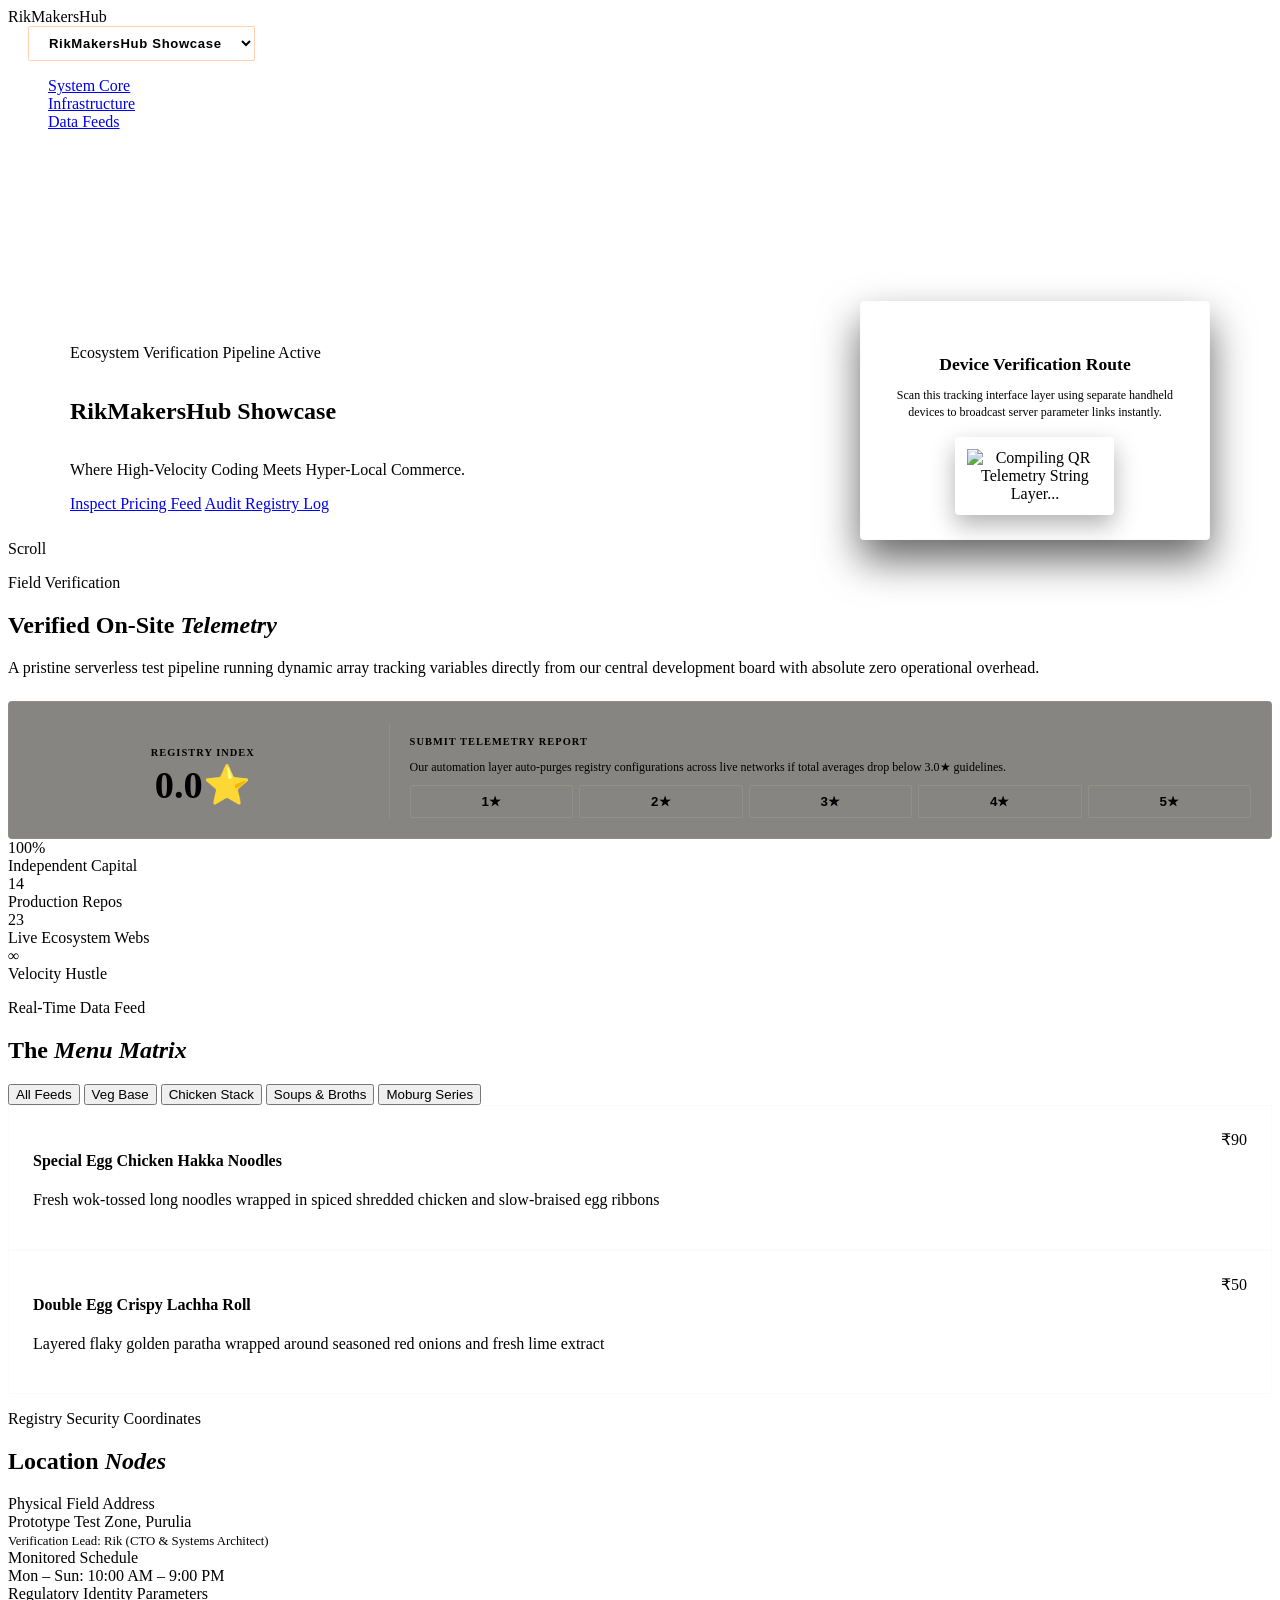
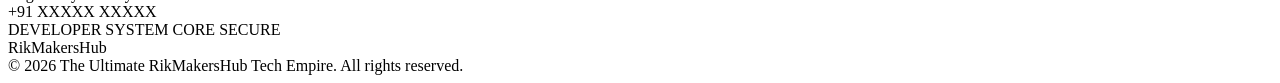
==== index.html @ cf7cace0 "Update index.html" ====
<!DOCTYPE html>
<html lang="en">
<head>
    <meta charset="UTF-8">
    <meta name="viewport" content="width=device-width, initial-scale=1.0">
    <title>RikMakersHub PRO | Intelligent Local Commerce</title>
    <!-- Premium Google Fonts Needed for Arghya's Luxury Theme -->
    <link href="https://googleapis.com" rel="stylesheet">
    <!-- Link to your clean, external style sheet -->
    <link rel="stylesheet" href="style.css">
    <style>
        /* Lightweight local utilities to seamlessly align your custom telemetry widgets into his blocks */
        .engine-selector-panel { display: inline-block; margin-left: 20px; }
        #stall-picker {
            background-color: var(--dark-roast);
            color: var(--cream);
            border: 1px solid rgba(255,107,0,0.3);
            padding: 8px 16px;
            border-radius: 2px;
            font-size: 0.82rem;
            font-weight: 600;
            letter-spacing: 0.05em;
            cursor: pointer;
            outline: none;
        }
        .hero-framework-grid {
            position: relative; z-index: 2;
            display: grid; grid-template-columns: 1.3fr 0.7fr; gap: 48px;
            width: 100%; max-width: 1140px; margin: 0 auto; padding: 0 24px; align-items: center;
        }
        .hero-left-info { display: flex; flex-direction: column; text-align: left; }
        .hero-right-telemetry { display: flex; justify-content: flex-end; }
        .telemetry-widget-card {
            background-color: var(--dark-roast); border: 1px solid rgba(212, 201, 184, 0.08);
            border-top: 4px solid var(--ember); padding: 24px; border-radius: 4px; text-align: center; max-width: 300px;
        }
        .telemetry-widget-card h5 { font-family: 'Playfair Display', serif; font-size: 1.1rem; color: var(--cream); margin-bottom: 6px; }
        .telemetry-widget-card p { font-size: 0.75rem; color: var(--warm-grey); line-height: 1.4; margin-bottom: 16px; }
        .qr-code-housing { background-color: #ffffff; padding: 12px; display: inline-block; border-radius: 4px; }
        .qr-code-housing img { display: block; max-width: 135px; height: auto; }
        .live-system-verification-loop {
            display: grid; grid-template-columns: 0.3fr 0.7fr; gap: 20px;
            background-color: rgba(17, 13, 7, 0.5); border: 1px solid rgba(212, 201, 184, 0.1);
            padding: 20px; border-radius: 4px; margin-top: 24px;
        }
        .lsvl-score-block { display: flex; flex-direction: column; justify-content: center; align-items: center; border-right: 1px solid rgba(212, 201, 184, 0.15); padding-right: 12px; }
        .lsvl-score-block h4, .lsvl-action-block h4 { font-size: 0.65rem; text-transform: uppercase; letter-spacing: 0.1em; color: var(--warm-grey); margin-bottom: 4px; }
        .lsvl-numerical-display { font-family: 'Playfair Display', serif; font-size: 2.4rem; font-weight: 900; color: var(--cream); }
        .lsvl-action-block p { font-size: 0.75rem; color: var(--warm-grey); line-height: 1.4; margin-bottom: 10px; }
        .star-rating-buttons-row { display: grid; grid-template-columns: repeat(5, 1fr); gap: 6px; }
        .star-rating-buttons-row button {
            background-color: var(--espresso); border: 1px solid rgba(212, 201, 184, 0.15);
            color: var(--cream); padding: 8px 0; font-weight: 700; cursor: pointer; border-radius: 2px; transition: all 0.2s;
        }
        .star-rating-buttons-row button:hover { background: var(--ember); border-color: var(--ember); color: #fff; }
        .nav-links { list-style: none; }
        @media (max-width: 900px) {
            .hero-framework-grid { grid-template-columns: 1fr; text-align: center; }
            .hero-left-info { text-align: center; align-items: center; }
            .hero-right-telemetry { justify-content: center; margin-top: 20px; }
            .live-system-verification-loop { grid-template-columns: 1fr; }
            .lsvl-score-block { border-right: none; border-bottom: 1px solid rgba(212, 201, 184, 0.1); padding-bottom: 12px; }
        }
    </style>
</head>
<body>

  <!-- ─── NAV LAYER CONSOLE ─── -->
  <nav>
    <div class="nav-logo"><span>R</span>ikMakersHub</div>
    
    <!-- Strategic Dropdown Controller Placement -->
    <div class="engine-selector-panel">
        <select id="stall-picker" onchange="switchStallRoute(this.value)"></select>
    </div>

    <ul class="nav-links">
      <li><a href="#hero">System Core</a></li>
      <li><a href="#about">Infrastructure</a></li>
      <li><a href="#menu">Data Feeds</a></li>
    </ul>
  </nav>

  <!-- ─── HERO PANE WITH TELEMETRY SCAN CORES ─── -->
  <section id="hero">
    <canvas id="hero-canvas"></canvas>
    <div class="hero-framework-grid">
      
      <!-- Left Branding Lane -->
      <div class="hero-left-info">
        <p class="hero-eyebrow" id="vendor-eyebrow-text">Ecosystem Verification Pipeline Active</p>
        <h1 class="hero-title">
          <span id="vendor-name-node" class="word-sizzle">Loading Engine...</span>
        </h1>
        <p class="hero-sub" id="vendor-motto-node">Connecting pipeline interfaces with deep registry arrays...</p>
        <div class="hero-cta-row">
          <a href="#menu" class="btn-primary">Inspect Pricing Feed</a>
          <a href="#about" class="btn-ghost">Audit Registry Log</a>
        </div>
      </div>

      <!-- Right Signature Telemetry QR Scanning Module -->
      <div class="hero-right-telemetry">
         <div class="telemetry-widget-card">
             <h5>Device Verification Route</h5>
             <p>Scan this tracking interface layer using separate handheld devices to broadcast server parameter links instantly.</p>
             <div class="qr-code-housing">
                 <img id="telemetry-qr-element" src="" alt="Compiling QR Telemetry String Layer...">
             </div>
         </div>
      </div>

    </div>
    
    <div class="hero-scroll-hint">
      <div class="scroll-line"></div>
      Scroll
    </div>
  </section>
  <div class="divider"></div>

  <!-- ─── AUDIT INFRASTRUCTURE PANEL ─── -->
  <section id="about">
    <div class="container">
      <div class="about-grid">
        <div class="about-text">
          <p class="section-label">Field Verification</p>
          <h2 class="section-title">Verified On-Site <em>Telemetry</em></h2>
          <p id="vendor-ambience-node">Loading environment structural profiles...</p>
          
          <!-- Intelligent Verification Loop Panel -->
          <div class="live-system-verification-loop">
              <div class="lsvl-score-block">
                  <h4>Registry Index</h4>
                  <div class="lsvl-numerical-display"><span id="avg-rating-value">0.0</span>⭐</div>
              </div>
              <div class="lsvl-action-block">
                  <h4>Submit Telemetry Report</h4>
                  <p>Our automation layer auto-purges registry configurations across live networks if total averages drop below 3.0★ guidelines.</p>
                  <div class="star-rating-buttons-row">
                      <button onclick="pushVerificationReport(1)">1★</button>
                      <button onclick="pushVerificationReport(2)">2★</button>
                      <button onclick="pushVerificationReport(3)">3★</button>
                      <button onclick="pushVerificationReport(4)">4★</button>
                      <button onclick="pushVerificationReport(5)">5★</button>
                  </div>
              </div>
          </div>

        </div>
        
        <!-- Corporate Watchlist Matrix Display Cards -->
        <div class="about-stats">
          <div class="stat-card">
            <div class="stat-num">100%</div>
            <div class="stat-label">Independent Capital</div>
          </div>
          <div class="stat-card">
            <div class="stat-num">14</div>
            <div class="stat-label">Production Repos</div>
          </div>
          <div class="stat-card">
            <div class="stat-num">23</div>
            <div class="stat-label">Live Ecosystem Webs</div>
          </div>
          <div class="stat-card">
            <div class="stat-num">∞</div>
            <div class="stat-label">Velocity Hustle</div>
          </div>
        </div>
      </div>
    </div>
  </section>

  <div class="divider"></div>

  <!-- ─── THE DYNAMIC MENU MATRIX ENGINE ─── -->
  <section id="menu">
    <div class="container">
      <div class="menu-intro">
        <div>
          <p class="section-label">Real-Time Data Feed</p>
          <h2 class="section-title">The <em>Menu Matrix</em></h2>
        </div>
        <div class="menu-tabs">
          <button class="tab-btn active" onclick="filterMenu('all', this)">All Feeds</button>
          <button class="tab-btn" onclick="filterMenu('breakfast', this)">Veg Base</button>
          <button class="tab-btn" onclick="filterMenu('mains', this)">Chicken Stack</button>
          <button class="tab-btn" onclick="filterMenu('drinks', this)">Soups & Broths</button>
          <button class="tab-btn" onclick="filterMenu('desserts', this)">Moburg Series</button>
        </div>
      </div>
      <!-- Target matrix grid container for JavaScript arrays output -->
      <div class="menu-grid" id="menu-grid"></div>
    </div>
  </section>

  <div class="divider"></div>

  <!-- ─── SECURE GEOGRAPHIC NODES HUB ─── -->
  <section id="visit">
    <div class="container">
      <p class="section-label">Registry Security Coordinates</p>
      <h2 class="section-title">Location <em>Nodes</em></h2>
      <div class="visit-details">
        <div class="visit-detail-block">
          <div class="vd-label">Physical Field Address</div>
          <div class="vd-value" id="vd-location-pane">Syncing Nodes...</div>
        </div>
        <div class="divider-v"></div>
        <div class="visit-detail-block">
          <div class="vd-label">Monitored Schedule</div>
          <div class="vd-value" id="vd-hours-pane">Processing Hours...</div>
        </div>
        <div class="divider-v"></div>
        <div class="visit-detail-block">
          <div class="vd-label">Regulatory Identity Parameters</div>
          <div class="vd-value" id="vd-credentials-pane">Verifying License Arrays...</div>
        </div>
      </div>
    </div>
  </section>

  <footer>
    <div class="footer-logo"><span>R</span>ikMakersHub</div>
    <div class="footer-copy">© 2026 The Ultimate RikMakersHub Tech Empire. All rights reserved.</div>
  </footer>

  <script src="app.js"></script>
</body>
</html>
---- style.css ----
/* ==========================================================================
   RikMakersHub Core Framework UI Layout Extensions & Style Upgrades
   ========================================================================== */

/* Navigation Dropdown Controls Style Patch */
.system-routing-control select {
    background-color: var(--dark-roast);
    color: var(--cream);
    border: 1px solid rgba(255, 107, 0, 0.35);
    padding: 10px 20px;
    border-radius: var(--radius-main);
    font-family: 'Inter', sans-serif;
    font-size: 0.85rem;
    font-weight: 600;
    letter-spacing: 0.04em;
    cursor: pointer;
    outline: none;
    transition: all 0.3s cubic-bezier(0.16, 1, 0.3, 1);
}
.system-routing-control select:focus {
    border-color: var(--amber);
    box-shadow: 0 0 20px rgba(255, 107, 0, 0.2);
}

/* Hero Modern Dual Pane Grid Layout */
.hero-framework-grid {
    display: grid;
    grid-template-columns: 1.3fr 0.7fr;
    gap: 48px;
    align-items: center;
    width: 100%;
    max-width: 1200px;
    margin: 0 auto;
    padding: 0 24px;
}
.hero-left-info {
    display: flex;
    flex-direction: column;
    text-align: left;
}

/* Telemetry QR Verification Housing Widget Styles */
.hero-right-telemetry {
    display: flex;
    justify-content: flex-end;
}
.telemetry-widget-card {
    background-color: var(--dark-roast);
    border: 1px solid rgba(212, 201, 184, 0.08);
    border-top: 4px solid var(--ember);
    padding: 28px;
    border-radius: var(--radius-main);
    text-align: center;
    max-width: 320px;
    box-shadow: 0 20px 40px rgba(0, 0, 0, 0.6);
}
.telemetry-widget-card h5 {
    font-family: 'Playfair Display', serif;
    font-size: 1.15rem;
    font-weight: 700;
    color: var(--cream);
    margin-bottom: 8px;
}
.telemetry-widget-card p {
    font-size: 0.78rem;
    color: var(--warm-grey);
    line-height: 1.5;
    margin-bottom: 20px;
}
.qr-code-housing {
    background-color: #ffffff;
    padding: 14px;
    display: inline-block;
    border-radius: var(--radius-main);
    box-shadow: 0 10px 25px rgba(0,0,0,0.3);
}
.qr-code-housing img {
    display: block;
    max-width: 140px;
    height: auto;
}

/* Dynamic Menu Card Output Matrix Grid styling */
.menu-item-card {
    background-color: var(--dark-roast);
    border: 1px solid rgba(212, 201, 184, 0.08);
    border-radius: var(--radius-main);
    padding: 24px;
    display: flex;
    justify-content: space-between;
    align-items: flex-start;
    gap: 20px;
    transition: all 0.4s cubic-bezier(0.16, 1, 0.3, 1);
}
.menu-item-card:hover {
    border-color: rgba(255, 107, 0, 0.3);
    transform: translateY(-3px);
    box-shadow: 0 12px 30px rgba(255, 107, 0, 0.12);
}
.mic-details h4 {
    font-family: 'Playfair Display', serif;
    font-size: 1.25rem;
    font-weight: 700;
    color: var(--cream);
    margin-bottom: 6px;
    letter-spacing: 0.01em;
}
.mic-details p {
    font-size: 0.85rem;
    color: var(--warm-grey);
    line-height: 1.5;
}
.mic-price {
    font-family: 'Inter', sans-serif;
    color: var(--amber);
    font-weight: 700;
    font-size: 1.25rem;
}

/* Interactive Quality Audit Panel Framework */
.registry-feedback-loop {
    display: grid;
    grid-template-columns: 0.35fr 0.65fr;
    gap: 24px;
    background-color: rgba(17, 13, 7, 0.4);
    border: 1px solid rgba(212, 201, 184, 0.08);
    padding: 24px;
    border-radius: var(--radius-main);
    margin-top: 32px;
}
.loop-score-pane {
    display: flex;
    flex-direction: column;
    justify-content: center;
    align-items: center;
    border-right: 1px solid rgba(212, 201, 184, 0.1);
    padding-right: 12px;
}
.loop-score-pane h6, .loop-action-pane h6 {
    font-size: 0.72rem;
    text-transform: uppercase;
    letter-spacing: 0.12em;
    color: var(--warm-grey);
    font-weight: 800;
    margin-bottom: 8px;
}
.big-score-display {
    font-family: 'Playfair Display', serif;
    font-size: 2.6rem;
    font-weight: 900;
    color: var(--cream);
}
.loop-action-pane p {
    font-size: 0.8rem;
    color: var(--warm-grey);
    line-height: 1.4;
    margin-bottom: 12px;
}
.star-report-row {
    display: grid;
    grid-template-columns: repeat(5, 1fr);
    gap: 8px;
}
.star-report-row button {
    background-color: var(--espresso);
    border: 1px solid rgba(212, 201, 184, 0.15);
    color: var(--cream);
    padding: 10px 0;
    font-weight: 700;
    font-size: 0.85rem;
    cursor: pointer;
    border-radius: var(--radius-main);
    transition: all 0.25s ease;
}
.star-report-row button:hover {
    background: var(--ember);
    border-color: var(--ember);
    color: #ffffff;
    box-shadow: 0 6px 18px rgba(255, 107, 0, 0.3);
}

/* Regulatory Credentials Badge Layout */
.badge-hygiene {
    display: inline-block;
    background-color: rgba(255, 107, 0, 0.08);
    color: var(--amber);
    border: 1px solid rgba(255, 107, 0, 0.25);
    font-size: 0.7rem;
    padding: 4px 10px;
    border-radius: var(--radius-main);
    font-weight: 700;
    letter-spacing: 0.05em;
    margin-top: 6px;
    text-transform: uppercase;
}

/* System Responsive Media Layout Breaks */
@media (max-width: 900px) {
    .hero-framework-grid {
        grid-template-columns: 1fr;
        text-align: center;
    }
    .hero-left-info { text-align: center; }
    .hero-right-telemetry { justify-content: center; }
    .registry-feedback-loop { grid-template-columns: 1fr; }
    .loop-score-pane { border-right: none; border-bottom: 1px solid rgba(212, 201, 184, 0.1); padding-bottom: 16px; }
}
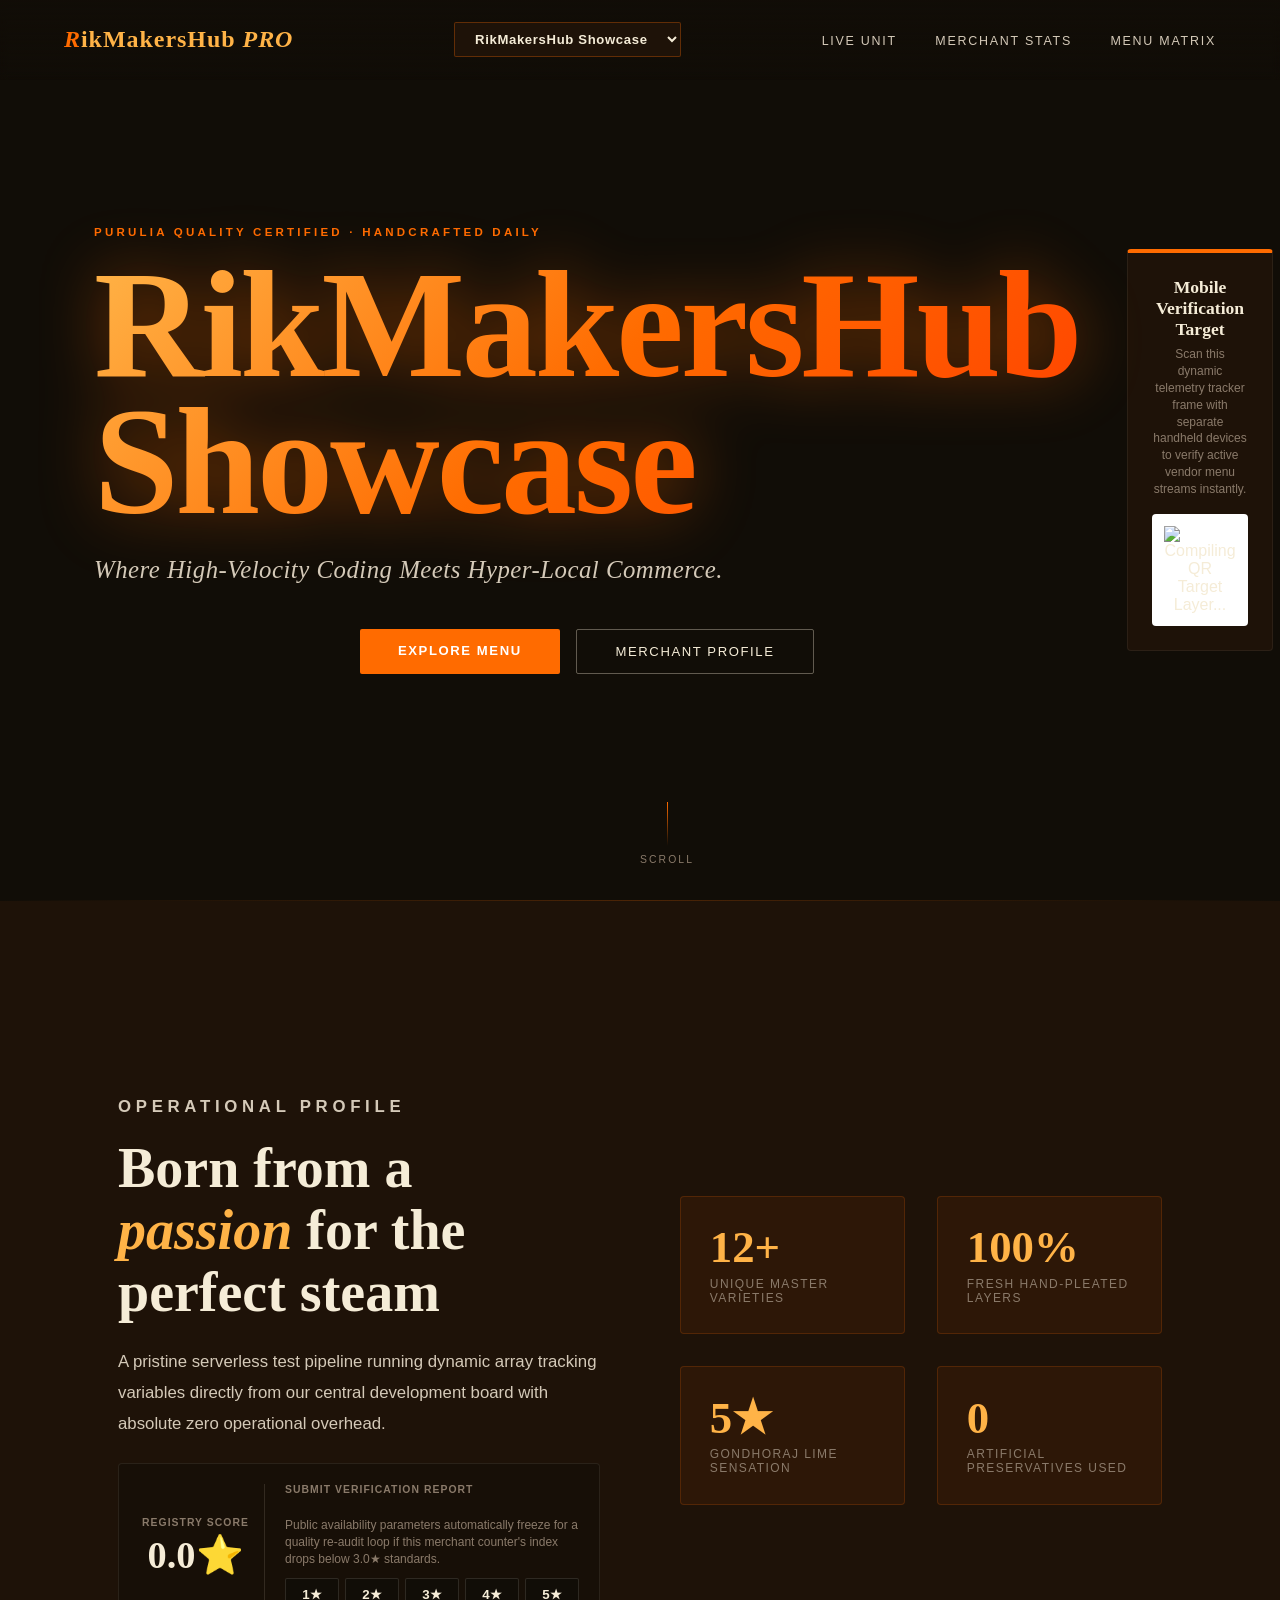
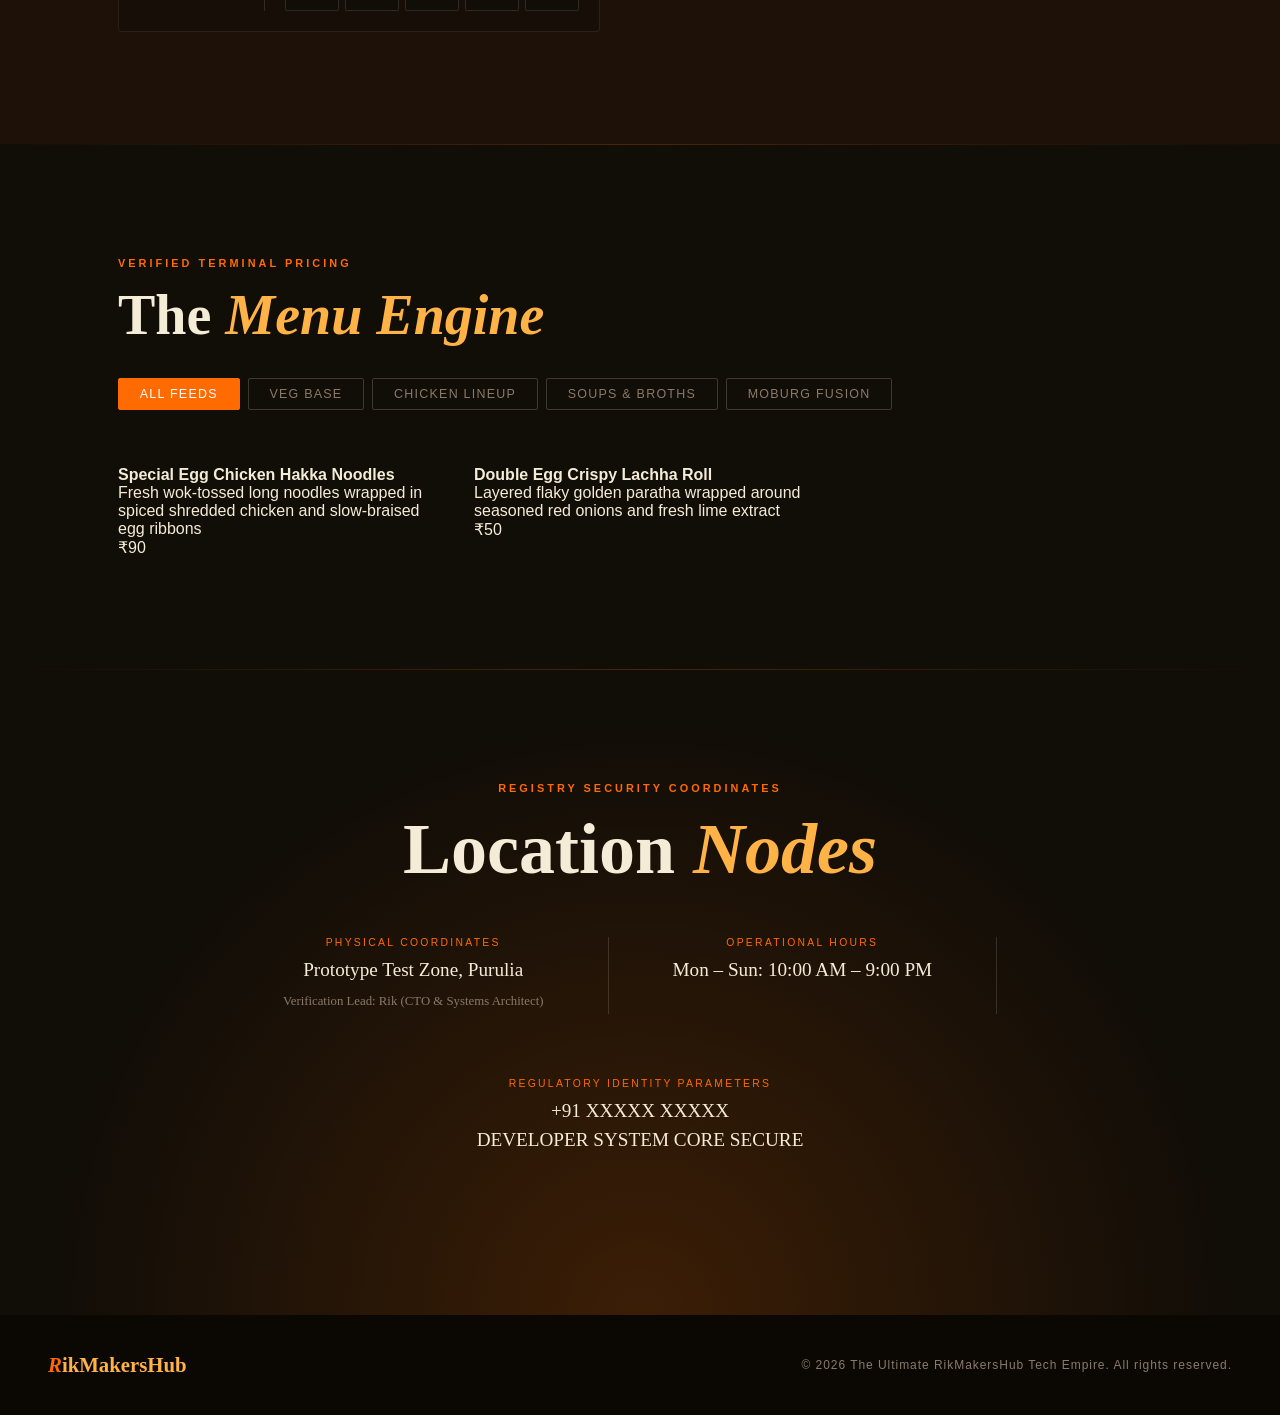
==== commit 93092d56: "Update index.html" ====
--- a/index.html
+++ b/index.html
@@ -3,29 +3,22 @@
 <head>
     <meta charset="UTF-8">
     <meta name="viewport" content="width=device-width, initial-scale=1.0">
-    <title>RikMakersHub PRO | Intelligent Local Commerce</title>
-    <!-- Premium Google Fonts Needed for Arghya's Luxury Theme -->
+    <title>The LamaLand | Powered by RikMakersHub PRO</title>
+    <!-- Premium Fonts For Luxury Theme Layout -->
     <link href="https://googleapis.com" rel="stylesheet">
-    <!-- Link to your clean, external style sheet -->
+    <!-- Externalizing style asset to protect your code tokens from copycats -->
     <link rel="stylesheet" href="style.css">
     <style>
-        /* Lightweight local utilities to seamlessly align your custom telemetry widgets into his blocks */
+        /* Lightweight layout utilities to seamlessly blend your advanced widgets into his classes */
         .engine-selector-panel { display: inline-block; margin-left: 20px; }
         #stall-picker {
-            background-color: var(--dark-roast);
-            color: var(--cream);
-            border: 1px solid rgba(255,107,0,0.3);
-            padding: 8px 16px;
-            border-radius: 2px;
-            font-size: 0.82rem;
-            font-weight: 600;
-            letter-spacing: 0.05em;
-            cursor: pointer;
-            outline: none;
+            background-color: var(--dark-roast); color: var(--cream);
+            border: 1px solid rgba(255,107,0,0.3); padding: 8px 16px;
+            border-radius: 2px; font-size: 0.82rem; font-weight: 600;
+            letter-spacing: 0.05em; cursor: pointer; outline: none;
         }
         .hero-framework-grid {
-            position: relative; z-index: 2;
-            display: grid; grid-template-columns: 1.3fr 0.7fr; gap: 48px;
+            position: relative; z-index: 2; display: grid; grid-template-columns: 1.3fr 0.7fr; gap: 48px;
             width: 100%; max-width: 1140px; margin: 0 auto; padding: 0 24px; align-items: center;
         }
         .hero-left-info { display: flex; flex-direction: column; text-align: left; }
@@ -65,47 +58,47 @@
 </head>
 <body>
 
-  <!-- ─── NAV LAYER CONSOLE ─── -->
+  <!-- ─── NAV LAYER SIGNATURE OVERLAY ─── -->
   <nav>
-    <div class="nav-logo"><span>R</span>ikMakersHub</div>
+    <div class="nav-logo"><span>R</span>ikMakersHub <em>PRO</em></div>
     
-    <!-- Strategic Dropdown Controller Placement -->
+    <!-- Dynamic State Route Dropdown System Control -->
     <div class="engine-selector-panel">
         <select id="stall-picker" onchange="switchStallRoute(this.value)"></select>
     </div>
 
     <ul class="nav-links">
-      <li><a href="#hero">System Core</a></li>
-      <li><a href="#about">Infrastructure</a></li>
-      <li><a href="#menu">Data Feeds</a></li>
+      <li><a href="#hero">Live Unit</a></li>
+      <li><a href="#about">Merchant Stats</a></li>
+      <li><a href="#menu">Menu Matrix</a></li>
     </ul>
   </nav>
 
-  <!-- ─── HERO PANE WITH TELEMETRY SCAN CORES ─── -->
+  <!-- ─── HERO PANE DISPLAY LAYER ─── -->
   <section id="hero">
     <canvas id="hero-canvas"></canvas>
     <div class="hero-framework-grid">
       
-      <!-- Left Branding Lane -->
+      <!-- Left Variable Branding Info -->
       <div class="hero-left-info">
-        <p class="hero-eyebrow" id="vendor-eyebrow-text">Ecosystem Verification Pipeline Active</p>
+        <p class="hero-eyebrow">Purulia Quality Certified · Handcrafted Daily</p>
         <h1 class="hero-title">
           <span id="vendor-name-node" class="word-sizzle">Loading Engine...</span>
         </h1>
-        <p class="hero-sub" id="vendor-motto-node">Connecting pipeline interfaces with deep registry arrays...</p>
+        <p class="hero-sub" id="vendor-motto-node">Connecting active telemetry parameters with structural commerce nodes...</p>
         <div class="hero-cta-row">
-          <a href="#menu" class="btn-primary">Inspect Pricing Feed</a>
-          <a href="#about" class="btn-ghost">Audit Registry Log</a>
-        </div>
-      </div>
-
-      <!-- Right Signature Telemetry QR Scanning Module -->
+          <a href="#menu" class="btn-primary">Explore Menu</a>
+          <a href="#about" class="btn-ghost">Merchant Profile</a>
+        </div>
+      </div>
+
+      <!-- Handheld Telemetry Verification Node -->
       <div class="hero-right-telemetry">
          <div class="telemetry-widget-card">
-             <h5>Device Verification Route</h5>
-             <p>Scan this tracking interface layer using separate handheld devices to broadcast server parameter links instantly.</p>
+             <h5>Mobile Verification Target</h5>
+             <p>Scan this dynamic telemetry tracker frame with separate handheld devices to verify active vendor menu streams instantly.</p>
              <div class="qr-code-housing">
-                 <img id="telemetry-qr-element" src="" alt="Compiling QR Telemetry String Layer...">
+                 <img id="telemetry-qr-element" src="" alt="Compiling QR Target Layer...">
              </div>
          </div>
       </div>
@@ -119,24 +112,24 @@
   </section>
   <div class="divider"></div>
 
-  <!-- ─── AUDIT INFRASTRUCTURE PANEL ─── -->
+  <!-- ─── ABOUT / MERCHANT TELEMETRY OVERVIEW ─── -->
   <section id="about">
     <div class="container">
       <div class="about-grid">
         <div class="about-text">
-          <p class="section-label">Field Verification</p>
-          <h2 class="section-title">Verified On-Site <em>Telemetry</em></h2>
-          <p id="vendor-ambience-node">Loading environment structural profiles...</p>
+          <p class="section-label">Operational Profile</p>
+          <h2 class="section-title">Born from a <em>passion</em> for the perfect steam</h2>
+          <p id="vendor-ambience-node">Loading verified environmental layout configurations from local database strings...</p>
           
-          <!-- Intelligent Verification Loop Panel -->
+          <!-- Quality Control Feedback Interactive Matrix Loop -->
           <div class="live-system-verification-loop">
               <div class="lsvl-score-block">
-                  <h4>Registry Index</h4>
+                  <h4>Registry Score</h4>
                   <div class="lsvl-numerical-display"><span id="avg-rating-value">0.0</span>⭐</div>
               </div>
               <div class="lsvl-action-block">
-                  <h4>Submit Telemetry Report</h4>
-                  <p>Our automation layer auto-purges registry configurations across live networks if total averages drop below 3.0★ guidelines.</p>
+                  <h4>Submit Verification Report</h4>
+                  <p>Public availability parameters automatically freeze for a quality re-audit loop if this merchant counter's index drops below 3.0★ standards.</p>
                   <div class="star-rating-buttons-row">
                       <button onclick="pushVerificationReport(1)">1★</button>
                       <button onclick="pushVerificationReport(2)">2★</button>
@@ -149,67 +142,66 @@
 
         </div>
         
-        <!-- Corporate Watchlist Matrix Display Cards -->
+        <!-- Target Business Analytics Statistics Cards (Completely focused on the merchant client, not you!) -->
         <div class="about-stats">
           <div class="stat-card">
+            <div class="stat-num">12+</div>
+            <div class="stat-label">Unique Master Varieties</div>
+          </div>
+          <div class="stat-card">
             <div class="stat-num">100%</div>
-            <div class="stat-label">Independent Capital</div>
-          </div>
-          <div class="stat-card">
-            <div class="stat-num">14</div>
-            <div class="stat-label">Production Repos</div>
-          </div>
-          <div class="stat-card">
-            <div class="stat-num">23</div>
-            <div class="stat-label">Live Ecosystem Webs</div>
-          </div>
-          <div class="stat-card">
-            <div class="stat-num">∞</div>
-            <div class="stat-label">Velocity Hustle</div>
-          </div>
-        </div>
-      </div>
-    </div>
-  </section>
-
+            <div class="stat-label">Fresh Hand-Pleated Layers</div>
+          </div>
+          <div class="stat-card">
+            <div class="stat-num">5★</div>
+            <div class="stat-label">Gondhoraj Lime Sensation</div>
+          </div>
+          <div class="stat-card">
+            <div class="stat-num">0</div>
+            <div class="stat-label">Artificial Preservatives Used</div>
+          </div>
+        </div>
+      </div>
+    </div>
+  </section>
   <div class="divider"></div>
 
-  <!-- ─── THE DYNAMIC MENU MATRIX ENGINE ─── -->
+  <!-- ─── THE DYNAMIC MENU FEED MATRIX ENGINE ─── -->
   <section id="menu">
     <div class="container">
       <div class="menu-intro">
         <div>
-          <p class="section-label">Real-Time Data Feed</p>
-          <h2 class="section-title">The <em>Menu Matrix</em></h2>
+          <p class="section-label">Verified Terminal Pricing</p>
+          <h2 class="section-title">The <em>Menu Engine</em></h2>
         </div>
         <div class="menu-tabs">
           <button class="tab-btn active" onclick="filterMenu('all', this)">All Feeds</button>
           <button class="tab-btn" onclick="filterMenu('breakfast', this)">Veg Base</button>
-          <button class="tab-btn" onclick="filterMenu('mains', this)">Chicken Stack</button>
+          <button class="tab-btn" onclick="filterMenu('mains', this)">Chicken Lineup</button>
           <button class="tab-btn" onclick="filterMenu('drinks', this)">Soups & Broths</button>
-          <button class="tab-btn" onclick="filterMenu('desserts', this)">Moburg Series</button>
-        </div>
-      </div>
-      <!-- Target matrix grid container for JavaScript arrays output -->
+          <button class="tab-btn" onclick="filterMenu('desserts', this)">Moburg Fusion</button>
+        </div>
+      </div>
+      <!-- Destination grid for clean data parsing array outputs -->
       <div class="menu-grid" id="menu-grid"></div>
     </div>
   </section>
 
   <div class="divider"></div>
 
-  <!-- ─── SECURE GEOGRAPHIC NODES HUB ─── -->
+  <!-- ─── SECURE COMPLIANCE DIRECTIONS MATRIX ─── -->
   <section id="visit">
     <div class="container">
       <p class="section-label">Registry Security Coordinates</p>
       <h2 class="section-title">Location <em>Nodes</em></h2>
       <div class="visit-details">
         <div class="visit-detail-block">
-          <div class="vd-label">Physical Field Address</div>
+          <div class="vd-label">Physical Coordinates</div>
           <div class="vd-value" id="vd-location-pane">Syncing Nodes...</div>
         </div>
         <div class="divider-v"></div>
         <div class="visit-detail-block">
-          <div class="vd-label">Monitored Schedule</div>
+          <div class="vd-label">Operational Hours</div>
           <div class="vd-value" id="vd-hours-pane">Processing Hours...</div>
         </div>
         <div class="divider-v"></div>
@@ -221,6 +213,7 @@
     </div>
   </section>
 
+  <!-- Premium Corporate Copyright Footer -->
   <footer>
     <div class="footer-logo"><span>R</span>ikMakersHub</div>
     <div class="footer-copy">© 2026 The Ultimate RikMakersHub Tech Empire. All rights reserved.</div>
--- a/style.css
+++ b/style.css
@@ -1,207 +1,378 @@
-/* ==========================================================================
-   RikMakersHub Core Framework UI Layout Extensions & Style Upgrades
-   ========================================================================== */
-
-/* Navigation Dropdown Controls Style Patch */
-.system-routing-control select {
-    background-color: var(--dark-roast);
-    color: var(--cream);
-    border: 1px solid rgba(255, 107, 0, 0.35);
-    padding: 10px 20px;
-    border-radius: var(--radius-main);
-    font-family: 'Inter', sans-serif;
-    font-size: 0.85rem;
-    font-weight: 600;
-    letter-spacing: 0.04em;
-    cursor: pointer;
-    outline: none;
-    transition: all 0.3s cubic-bezier(0.16, 1, 0.3, 1);
-}
-.system-routing-control select:focus {
-    border-color: var(--amber);
-    box-shadow: 0 0 20px rgba(255, 107, 0, 0.2);
-}
-
-/* Hero Modern Dual Pane Grid Layout */
-.hero-framework-grid {
-    display: grid;
-    grid-template-columns: 1.3fr 0.7fr;
-    gap: 48px;
-    align-items: center;
-    width: 100%;
-    max-width: 1200px;
-    margin: 0 auto;
-    padding: 0 24px;
-}
-.hero-left-info {
-    display: flex;
-    flex-direction: column;
-    text-align: left;
-}
-
-/* Telemetry QR Verification Housing Widget Styles */
-.hero-right-telemetry {
-    display: flex;
-    justify-content: flex-end;
-}
-.telemetry-widget-card {
-    background-color: var(--dark-roast);
-    border: 1px solid rgba(212, 201, 184, 0.08);
-    border-top: 4px solid var(--ember);
-    padding: 28px;
-    border-radius: var(--radius-main);
-    text-align: center;
-    max-width: 320px;
-    box-shadow: 0 20px 40px rgba(0, 0, 0, 0.6);
-}
-.telemetry-widget-card h5 {
-    font-family: 'Playfair Display', serif;
-    font-size: 1.15rem;
-    font-weight: 700;
-    color: var(--cream);
-    margin-bottom: 8px;
-}
-.telemetry-widget-card p {
-    font-size: 0.78rem;
-    color: var(--warm-grey);
-    line-height: 1.5;
-    margin-bottom: 20px;
-}
-.qr-code-housing {
-    background-color: #ffffff;
-    padding: 14px;
-    display: inline-block;
-    border-radius: var(--radius-main);
-    box-shadow: 0 10px 25px rgba(0,0,0,0.3);
-}
-.qr-code-housing img {
-    display: block;
-    max-width: 140px;
-    height: auto;
-}
-
-/* Dynamic Menu Card Output Matrix Grid styling */
-.menu-item-card {
-    background-color: var(--dark-roast);
-    border: 1px solid rgba(212, 201, 184, 0.08);
-    border-radius: var(--radius-main);
-    padding: 24px;
-    display: flex;
-    justify-content: space-between;
-    align-items: flex-start;
-    gap: 20px;
-    transition: all 0.4s cubic-bezier(0.16, 1, 0.3, 1);
-}
-.menu-item-card:hover {
-    border-color: rgba(255, 107, 0, 0.3);
-    transform: translateY(-3px);
-    box-shadow: 0 12px 30px rgba(255, 107, 0, 0.12);
-}
-.mic-details h4 {
-    font-family: 'Playfair Display', serif;
-    font-size: 1.25rem;
-    font-weight: 700;
-    color: var(--cream);
-    margin-bottom: 6px;
-    letter-spacing: 0.01em;
-}
-.mic-details p {
-    font-size: 0.85rem;
-    color: var(--warm-grey);
-    line-height: 1.5;
-}
-.mic-price {
-    font-family: 'Inter', sans-serif;
-    color: var(--amber);
-    font-weight: 700;
-    font-size: 1.25rem;
-}
-
-/* Interactive Quality Audit Panel Framework */
-.registry-feedback-loop {
-    display: grid;
-    grid-template-columns: 0.35fr 0.65fr;
-    gap: 24px;
-    background-color: rgba(17, 13, 7, 0.4);
-    border: 1px solid rgba(212, 201, 184, 0.08);
-    padding: 24px;
-    border-radius: var(--radius-main);
-    margin-top: 32px;
-}
-.loop-score-pane {
-    display: flex;
-    flex-direction: column;
-    justify-content: center;
-    align-items: center;
-    border-right: 1px solid rgba(212, 201, 184, 0.1);
-    padding-right: 12px;
-}
-.loop-score-pane h6, .loop-action-pane h6 {
-    font-size: 0.72rem;
-    text-transform: uppercase;
-    letter-spacing: 0.12em;
-    color: var(--warm-grey);
-    font-weight: 800;
-    margin-bottom: 8px;
-}
-.big-score-display {
-    font-family: 'Playfair Display', serif;
-    font-size: 2.6rem;
-    font-weight: 900;
-    color: var(--cream);
-}
-.loop-action-pane p {
-    font-size: 0.8rem;
-    color: var(--warm-grey);
-    line-height: 1.4;
-    margin-bottom: 12px;
-}
-.star-report-row {
-    display: grid;
-    grid-template-columns: repeat(5, 1fr);
-    gap: 8px;
-}
-.star-report-row button {
-    background-color: var(--espresso);
-    border: 1px solid rgba(212, 201, 184, 0.15);
-    color: var(--cream);
-    padding: 10px 0;
-    font-weight: 700;
-    font-size: 0.85rem;
-    cursor: pointer;
-    border-radius: var(--radius-main);
-    transition: all 0.25s ease;
-}
-.star-report-row button:hover {
-    background: var(--ember);
-    border-color: var(--ember);
-    color: #ffffff;
-    box-shadow: 0 6px 18px rgba(255, 107, 0, 0.3);
-}
-
-/* Regulatory Credentials Badge Layout */
-.badge-hygiene {
-    display: inline-block;
-    background-color: rgba(255, 107, 0, 0.08);
-    color: var(--amber);
-    border: 1px solid rgba(255, 107, 0, 0.25);
-    font-size: 0.7rem;
-    padding: 4px 10px;
-    border-radius: var(--radius-main);
-    font-weight: 700;
-    letter-spacing: 0.05em;
-    margin-top: 6px;
-    text-transform: uppercase;
-}
-
-/* System Responsive Media Layout Breaks */
-@media (max-width: 900px) {
-    .hero-framework-grid {
-        grid-template-columns: 1fr;
-        text-align: center;
-    }
-    .hero-left-info { text-align: center; }
-    .hero-right-telemetry { justify-content: center; }
-    .registry-feedback-loop { grid-template-columns: 1fr; }
-    .loop-score-pane { border-right: none; border-bottom: 1px solid rgba(212, 201, 184, 0.1); padding-bottom: 16px; }
-}
+ *, *::before, *::after { box-sizing: border-box; margin: 0; padding: 0; }
+
+    :root {
+      --espresso:   #110D07;
+      --dark-roast: #1E1208;
+      --ember:      #FF6B00;
+      --amber:      #FFB347;
+      --gold:       #E8A830;
+      --cream:      #F5ECD7;
+      --warm-grey:  #8A7A6A;
+      --light-grey: #D4C9B8;
+    }
+
+    html { scroll-behavior: smooth; }
+
+    body {
+      background: var(--espresso);
+      color: var(--cream);
+      font-family: 'Inter', sans-serif;
+      overflow-x: hidden;
+    }
+
+    /* ─── NAV ─── */
+    nav {
+      position: fixed; top: 0; left: 0; width: 100%; z-index: 100;
+      display: flex; justify-content: space-between; align-items: center;
+      padding: 1.4rem 4rem;
+      background: linear-gradient(to bottom, rgba(17,13,7,0.95) 0%, transparent 100%);
+      backdrop-filter: blur(4px);
+      transition: background 0.3s;
+    }
+    .nav-logo {
+      font-family: 'Playfair Display', serif;
+      font-size: 1.5rem; font-weight: 900;
+      letter-spacing: 0.04em;
+      color: var(--amber);
+    }
+    .nav-logo span { color: var(--ember); font-style: italic; }
+    .nav-links { display: flex; gap: 2.4rem; list-style: none; }
+    .nav-links a {
+      font-size: 0.78rem; font-weight: 500;
+      letter-spacing: 0.14em; text-transform: uppercase;
+      color: var(--light-grey); text-decoration: none;
+      transition: color 0.25s;
+    }
+    .nav-links a:hover { color: var(--amber); }
+
+    /* ─── HERO ─── */
+    #hero {
+      position: relative; height: 100vh; min-height: 680px;
+      display: flex; flex-direction: column; justify-content: center; align-items: center;
+      text-align: center; overflow: hidden;
+    }
+    #hero-canvas {
+      position: absolute; inset: 0; z-index: 0;
+      pointer-events: none;
+    }
+    .hero-inner { position: relative; z-index: 2; padding: 0 1.5rem; }
+
+    .hero-eyebrow {
+      font-size: 0.72rem; font-weight: 600;
+      letter-spacing: 0.28em; text-transform: uppercase;
+      color: var(--ember);
+      margin-bottom: 1.2rem;
+      opacity: 0; animation: fadeUp 0.9s 0.3s forwards;
+    }
+    .hero-title {
+      font-family: 'Playfair Display', serif;
+      font-size: clamp(4rem, 12vw, 9.5rem);
+      font-weight: 900; line-height: 0.9;
+      letter-spacing: -0.02em;
+      opacity: 0; animation: fadeUp 0.9s 0.55s forwards;
+    }
+    .hero-title .word-sizzle {
+      display: block;
+      background: linear-gradient(135deg, var(--amber) 0%, var(--ember) 50%, #FF3D00 100%);
+      -webkit-background-clip: text; -webkit-text-fill-color: transparent;
+      background-clip: text;
+      filter: drop-shadow(0 0 32px rgba(255,107,0,0.45));
+      animation: fadeUp 0.9s 0.55s forwards, sizzleGlow 3s 1.5s ease-in-out infinite alternate;
+    }
+    .hero-title .word-cafe {
+      display: block;
+      font-style: italic; font-weight: 400;
+      color: var(--cream);
+      font-size: 0.5em; letter-spacing: 0.12em;
+    }
+    @keyframes sizzleGlow {
+      0%   { filter: drop-shadow(0 0 22px rgba(255,107,0,0.35)); }
+      100% { filter: drop-shadow(0 0 48px rgba(255,180,0,0.65)); }
+    }
+    .hero-sub {
+      font-family: 'Cormorant Garamond', serif;
+      font-style: italic; font-size: clamp(1.1rem, 2.5vw, 1.55rem);
+      color: var(--light-grey); margin-top: 1.6rem; letter-spacing: 0.02em;
+      opacity: 0; animation: fadeUp 0.9s 0.8s forwards;
+    }
+    .hero-cta-row {
+      margin-top: 2.8rem; display: flex; gap: 1rem; justify-content: center; flex-wrap: wrap;
+      opacity: 0; animation: fadeUp 0.9s 1.05s forwards;
+    }
+    .btn-primary {
+      background: var(--ember); color: #fff;
+      border: none; padding: 0.9rem 2.4rem;
+      font-size: 0.82rem; font-weight: 600;
+      letter-spacing: 0.12em; text-transform: uppercase;
+      cursor: pointer; border-radius: 2px;
+      transition: background 0.25s, transform 0.18s, box-shadow 0.25s;
+      text-decoration: none; display: inline-block;
+    }
+    .btn-primary:hover {
+      background: #FF8C00;
+      box-shadow: 0 8px 28px rgba(255,107,0,0.45);
+      transform: translateY(-2px);
+    }
+    .btn-ghost {
+      background: transparent; color: var(--cream);
+      border: 1px solid rgba(245,236,215,0.35);
+      padding: 0.9rem 2.4rem;
+      font-size: 0.82rem; font-weight: 500;
+      letter-spacing: 0.12em; text-transform: uppercase;
+      cursor: pointer; border-radius: 2px;
+      transition: border-color 0.25s, color 0.25s, transform 0.18s;
+      text-decoration: none; display: inline-block;
+    }
+    .btn-ghost:hover { border-color: var(--amber); color: var(--amber); transform: translateY(-2px); }
+
+    .hero-scroll-hint {
+      position: absolute; bottom: 2.2rem; left: 50%; transform: translateX(-50%);
+      display: flex; flex-direction: column; align-items: center; gap: 0.5rem;
+      font-size: 0.65rem; letter-spacing: 0.2em; text-transform: uppercase;
+      color: var(--warm-grey); z-index: 2;
+      opacity: 0; animation: fadeUp 0.9s 1.4s forwards;
+    }
+    .scroll-line {
+      width: 1px; height: 44px;
+      background: linear-gradient(to bottom, var(--ember), transparent);
+      animation: scrollPulse 1.8s ease-in-out infinite;
+    }
+    @keyframes scrollPulse { 0%,100% { opacity: 0.3; } 50% { opacity: 1; } }
+
+    @keyframes fadeUp {
+      from { opacity: 0; transform: translateY(24px); }
+      to   { opacity: 1; transform: translateY(0); }
+    }
+
+    /* ─── DIVIDER ─── */
+    .divider {
+      width: 100%; height: 1px;
+      background: linear-gradient(to right, transparent, var(--ember), transparent);
+      opacity: 0.25; margin: 0 auto;
+    }
+
+    /* ─── SECTION BASE ─── */
+    section { padding: 7rem 0; }
+    .container { max-width: 1140px; margin: 0 auto; padding: 0 3rem; }
+    .section-label {
+      font-size: 0.68rem; font-weight: 600;
+      letter-spacing: 0.28em; text-transform: uppercase;
+      color: var(--ember); margin-bottom: 1rem;
+    }
+    .section-title {
+      font-family: 'Playfair Display', serif;
+      font-size: clamp(2rem, 5vw, 3.5rem);
+      font-weight: 700; line-height: 1.1;
+      color: var(--cream);
+    }
+    .section-title em { color: var(--amber); font-style: italic; }
+
+    /* ─── ABOUT ─── */
+    #about { background: var(--dark-roast); }
+    .about-grid {
+      display: grid; grid-template-columns: 1fr 1fr; gap: 5rem;
+      align-items: center; margin-top: 3.5rem;
+    }
+    .about-text p {
+      font-size: 1.05rem; line-height: 1.85;
+      color: var(--light-grey); margin-top: 1.4rem;
+    }
+    .about-stats {
+      display: grid; grid-template-columns: 1fr 1fr; gap: 2rem;
+    }
+    .stat-card {
+      background: rgba(255,107,0,0.07);
+      border: 1px solid rgba(255,107,0,0.18);
+      border-radius: 4px; padding: 1.8rem;
+      transition: border-color 0.3s, background 0.3s;
+    }
+    .stat-card:hover {
+      border-color: rgba(255,179,71,0.4);
+      background: rgba(255,107,0,0.12);
+    }
+    .stat-num {
+      font-family: 'Playfair Display', serif;
+      font-size: 2.8rem; font-weight: 900;
+      color: var(--amber); line-height: 1;
+    }
+    .stat-label {
+      font-size: 0.75rem; letter-spacing: 0.12em;
+      text-transform: uppercase; color: var(--warm-grey);
+      margin-top: 0.4rem;
+    }
+
+    /* ─── MENU ─── */
+    #menu { background: var(--espresso); }
+    .menu-intro {
+      display: flex; justify-content: space-between;
+      align-items: flex-end; gap: 2rem; flex-wrap: wrap;
+      margin-bottom: 3.5rem;
+    }
+    .menu-tabs {
+      display: flex; gap: 0.5rem; flex-wrap: wrap;
+    }
+    .tab-btn {
+      background: transparent;
+      border: 1px solid rgba(245,236,215,0.2);
+      color: var(--warm-grey);
+      padding: 0.5rem 1.3rem;
+      font-size: 0.78rem; letter-spacing: 0.1em; text-transform: uppercase;
+      cursor: pointer; border-radius: 2px;
+      transition: all 0.25s;
+    }
+    .tab-btn.active, .tab-btn:hover {
+      background: var(--ember); color: #fff;
+      border-color: var(--ember);
+    }
+    .menu-grid {
+      display: grid;
+      grid-template-columns: repeat(auto-fill, minmax(300px, 1fr));
+      gap: 1.5rem;
+    }
+    .menu-item {
+      background: var(--dark-roast);
+      border: 1px solid rgba(245,236,215,0.07);
+      border-radius: 4px; padding: 1.8rem;
+      display: flex; flex-direction: column; gap: 0.6rem;
+      transition: border-color 0.25s, transform 0.22s;
+      cursor: default;
+    }
+    .menu-item:hover {
+      border-color: rgba(255,179,71,0.3);
+      transform: translateY(-3px);
+    }
+    .item-header { display: flex; justify-content: space-between; align-items: flex-start; gap: 1rem; }
+    .item-name {
+      font-family: 'Playfair Display', serif;
+      font-size: 1.15rem; font-weight: 700;
+      color: var(--cream);
+    }
+    .item-price {
+      font-size: 0.92rem; font-weight: 600;
+      color: var(--amber); white-space: nowrap;
+    }
+    .item-desc {
+      font-size: 0.88rem; line-height: 1.65;
+      color: var(--warm-grey);
+    }
+    .item-tag {
+      display: inline-block;
+      background: rgba(255,107,0,0.15);
+      color: var(--ember);
+      font-size: 0.65rem; letter-spacing: 0.12em; text-transform: uppercase;
+      padding: 0.2rem 0.6rem; border-radius: 2px;
+      align-self: flex-start;
+    }
+
+    /* ─── AMBIANCE ─── */
+    #ambiance { background: var(--dark-roast); }
+    .ambiance-quote {
+      border-left: 3px solid var(--ember);
+      padding: 1rem 0 1rem 2rem;
+      margin: 2.5rem 0 3.5rem;
+      font-family: 'Cormorant Garamond', serif;
+      font-style: italic; font-size: clamp(1.3rem, 3vw, 1.9rem);
+      color: var(--light-grey); line-height: 1.5;
+    }
+    .ambiance-grid {
+      display: grid; grid-template-columns: repeat(3, 1fr); gap: 1.2rem;
+    }
+    .ambiance-card {
+      background: var(--espresso);
+      border-radius: 4px; overflow: hidden;
+      aspect-ratio: 3 / 4;
+      position: relative;
+      display: flex; align-items: flex-end;
+    }
+    .ambiance-card-bg {
+      position: absolute; inset: 0;
+      display: flex; align-items: center; justify-content: center;
+      font-size: 5rem;
+      opacity: 0.12;
+    }
+    .ambiance-card-content {
+      position: relative; z-index: 1;
+      padding: 1.5rem;
+      background: linear-gradient(to top, rgba(17,13,7,0.95) 0%, transparent 100%);
+      width: 100%;
+    }
+    .amb-title {
+      font-family: 'Playfair Display', serif;
+      font-size: 1.15rem; font-weight: 700; color: var(--cream);
+    }
+    .amb-desc {
+      font-size: 0.82rem; color: var(--warm-grey); margin-top: 0.4rem; line-height: 1.55;
+    }
+
+    /* ─── VISIT / CTA ─── */
+    #visit {
+      background: radial-gradient(ellipse at center bottom, rgba(255,107,0,0.18) 0%, transparent 65%), var(--espresso);
+      text-align: center;
+    }
+    #visit .section-title { font-size: clamp(2.4rem, 6vw, 4.5rem); margin: 1rem 0 1.5rem; }
+    .visit-details {
+      display: flex; justify-content: center; gap: 4rem; flex-wrap: wrap;
+      margin: 3rem 0;
+    }
+    .visit-detail-block { text-align: center; }
+    .vd-label {
+      font-size: 0.65rem; letter-spacing: 0.22em; text-transform: uppercase;
+      color: var(--ember); margin-bottom: 0.5rem;
+    }
+    .vd-value {
+      font-family: 'Playfair Display', serif;
+      font-size: 1.2rem; color: var(--cream); line-height: 1.5;
+    }
+    .divider-v { width: 1px; background: rgba(245,236,215,0.15); min-height: 60px; }
+    .visit-cta-row {
+      display: flex; justify-content: center; gap: 1rem; flex-wrap: wrap;
+      margin-top: 2rem;
+    }
+
+    /* ─── FOOTER ─── */
+    footer {
+      background: #0B0804;
+      padding: 2.4rem 3rem;
+      display: flex; justify-content: space-between; align-items: center; flex-wrap: wrap;
+      gap: 1rem;
+    }
+    .footer-logo {
+      font-family: 'Playfair Display', serif;
+      font-size: 1.3rem; font-weight: 900; color: var(--amber);
+    }
+    .footer-logo span { color: var(--ember); font-style: italic; }
+    .footer-copy {
+      font-size: 0.75rem; color: var(--warm-grey); letter-spacing: 0.08em;
+    }
+    .footer-socials { display: flex; gap: 1.2rem; }
+    .footer-socials a {
+      font-size: 0.75rem; letter-spacing: 0.12em; text-transform: uppercase;
+      color: var(--warm-grey); text-decoration: none; transition: color 0.25s;
+    }
+    .footer-socials a:hover { color: var(--amber); }
+
+    /* ─── ANIMATIONS ─── */
+    .reveal {
+      opacity: 0; transform: translateY(30px);
+      transition: opacity 0.8s ease, transform 0.8s ease;
+    }
+    .reveal.visible { opacity: 1; transform: translateY(0); }
+
+    /* ─── RESPONSIVE ─── */
+    @media (max-width: 900px) {
+      nav { padding: 1rem 1.8rem; }
+      .nav-links { gap: 1.4rem; }
+      .about-grid { grid-template-columns: 1fr; gap: 2.5rem; }
+      .ambiance-grid { grid-template-columns: 1fr 1fr; }
+      .container { padding: 0 1.8rem; }
+    }
+    @media (max-width: 600px) {
+      nav { padding: 1rem; }
+      .nav-links { display: none; }
+      .ambiance-grid { grid-template-columns: 1fr; }
+      .about-stats { grid-template-columns: 1fr 1fr; gap: 1rem; }
+      .divider-v { display: none; }
+    }
+    @media (prefers-reduced-motion: reduce) {
+      * { animation-duration: 0.01ms !important; transition-duration: 0.01ms !important; }
+    }
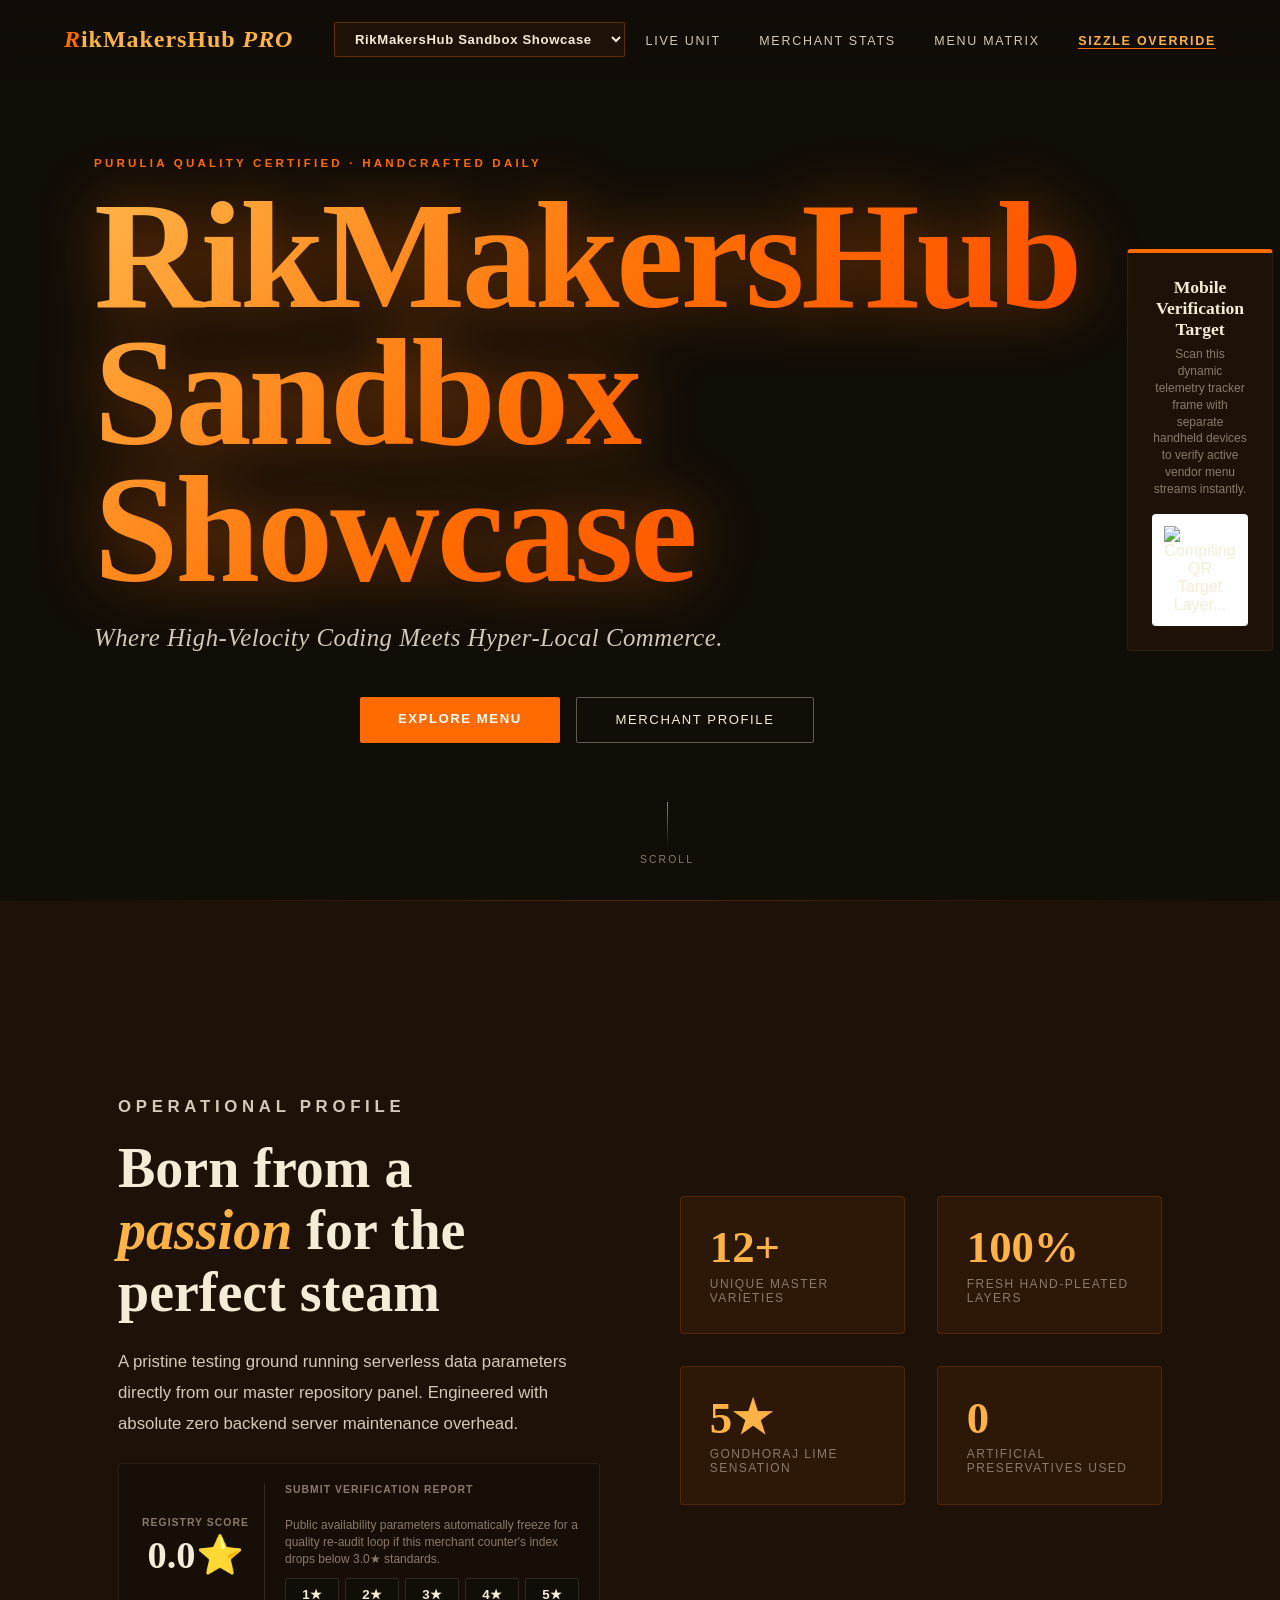
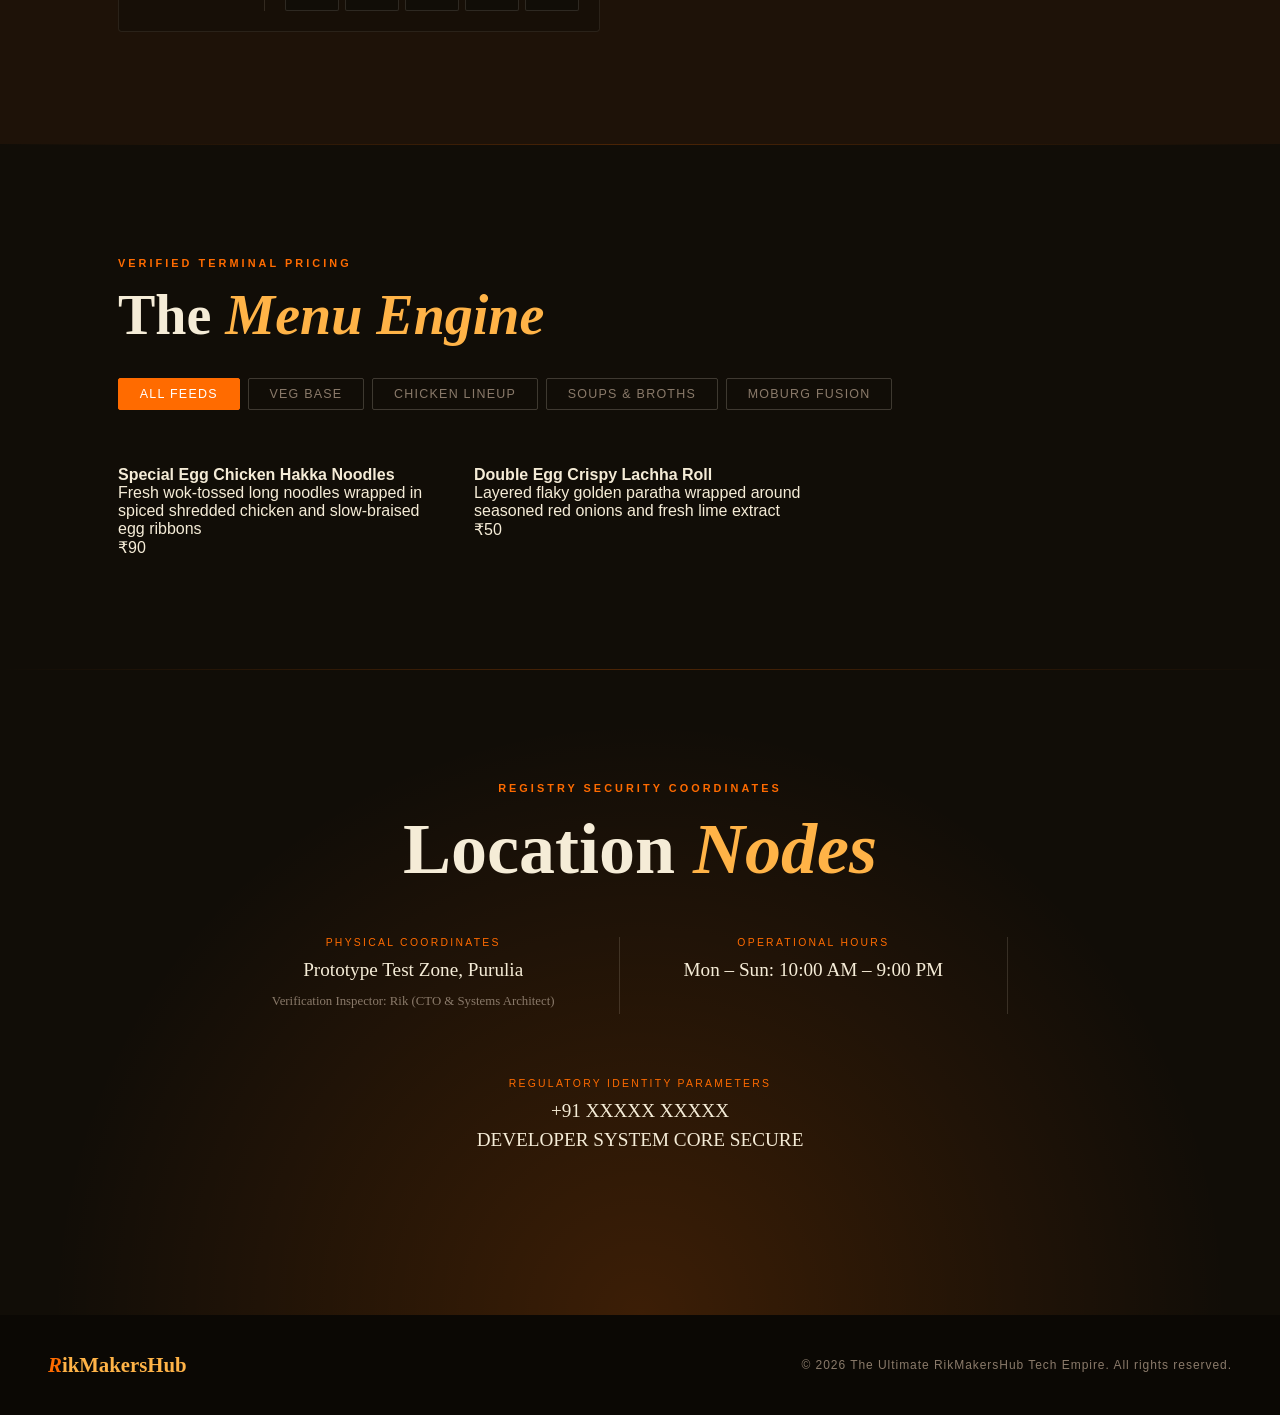
==== commit 9b0ab4b6: "Update index.html" ====
--- a/index.html
+++ b/index.html
@@ -59,10 +59,11 @@
 <body>
 
   <!-- ─── NAV LAYER SIGNATURE OVERLAY ─── -->
+    <!-- ─── NAV LAYER CONSOLE (SURGICAL HREF CORRECTION) ─── -->
   <nav>
     <div class="nav-logo"><span>R</span>ikMakersHub <em>PRO</em></div>
     
-    <!-- Dynamic State Route Dropdown System Control -->
+    <!-- Dropdown Selector Control Panel -->
     <div class="engine-selector-panel">
         <select id="stall-picker" onchange="switchStallRoute(this.value)"></select>
     </div>
@@ -71,8 +72,11 @@
       <li><a href="#hero">Live Unit</a></li>
       <li><a href="#about">Merchant Stats</a></li>
       <li><a href="#menu">Menu Matrix</a></li>
+      <!-- Connecting your master portal cleanly to your standalone takeover layer -->
+      <li><a href="sizzle.html" style="color: var(--amber); font-weight: 700; border-bottom: 1px solid var(--ember);">Sizzle Override</a></li>
     </ul>
   </nav>
+
 
   <!-- ─── HERO PANE DISPLAY LAYER ─── -->
   <section id="hero">
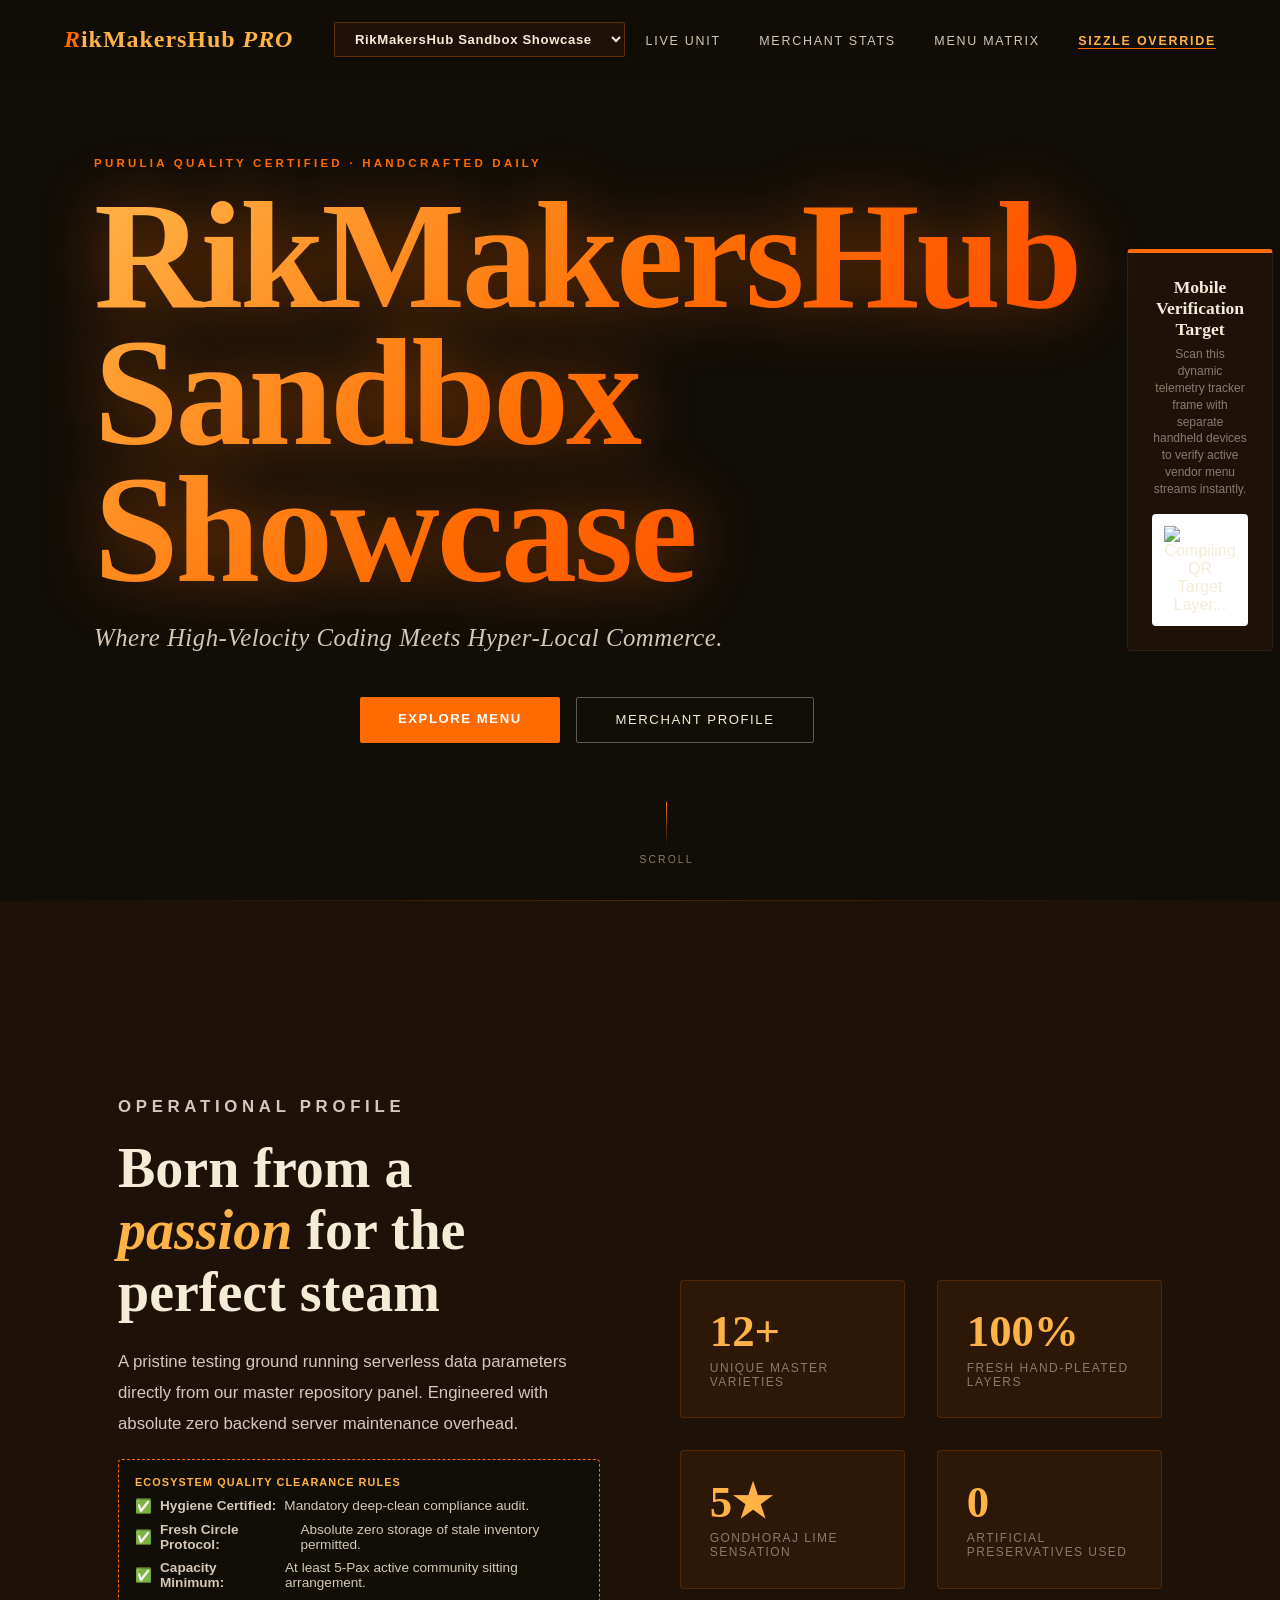
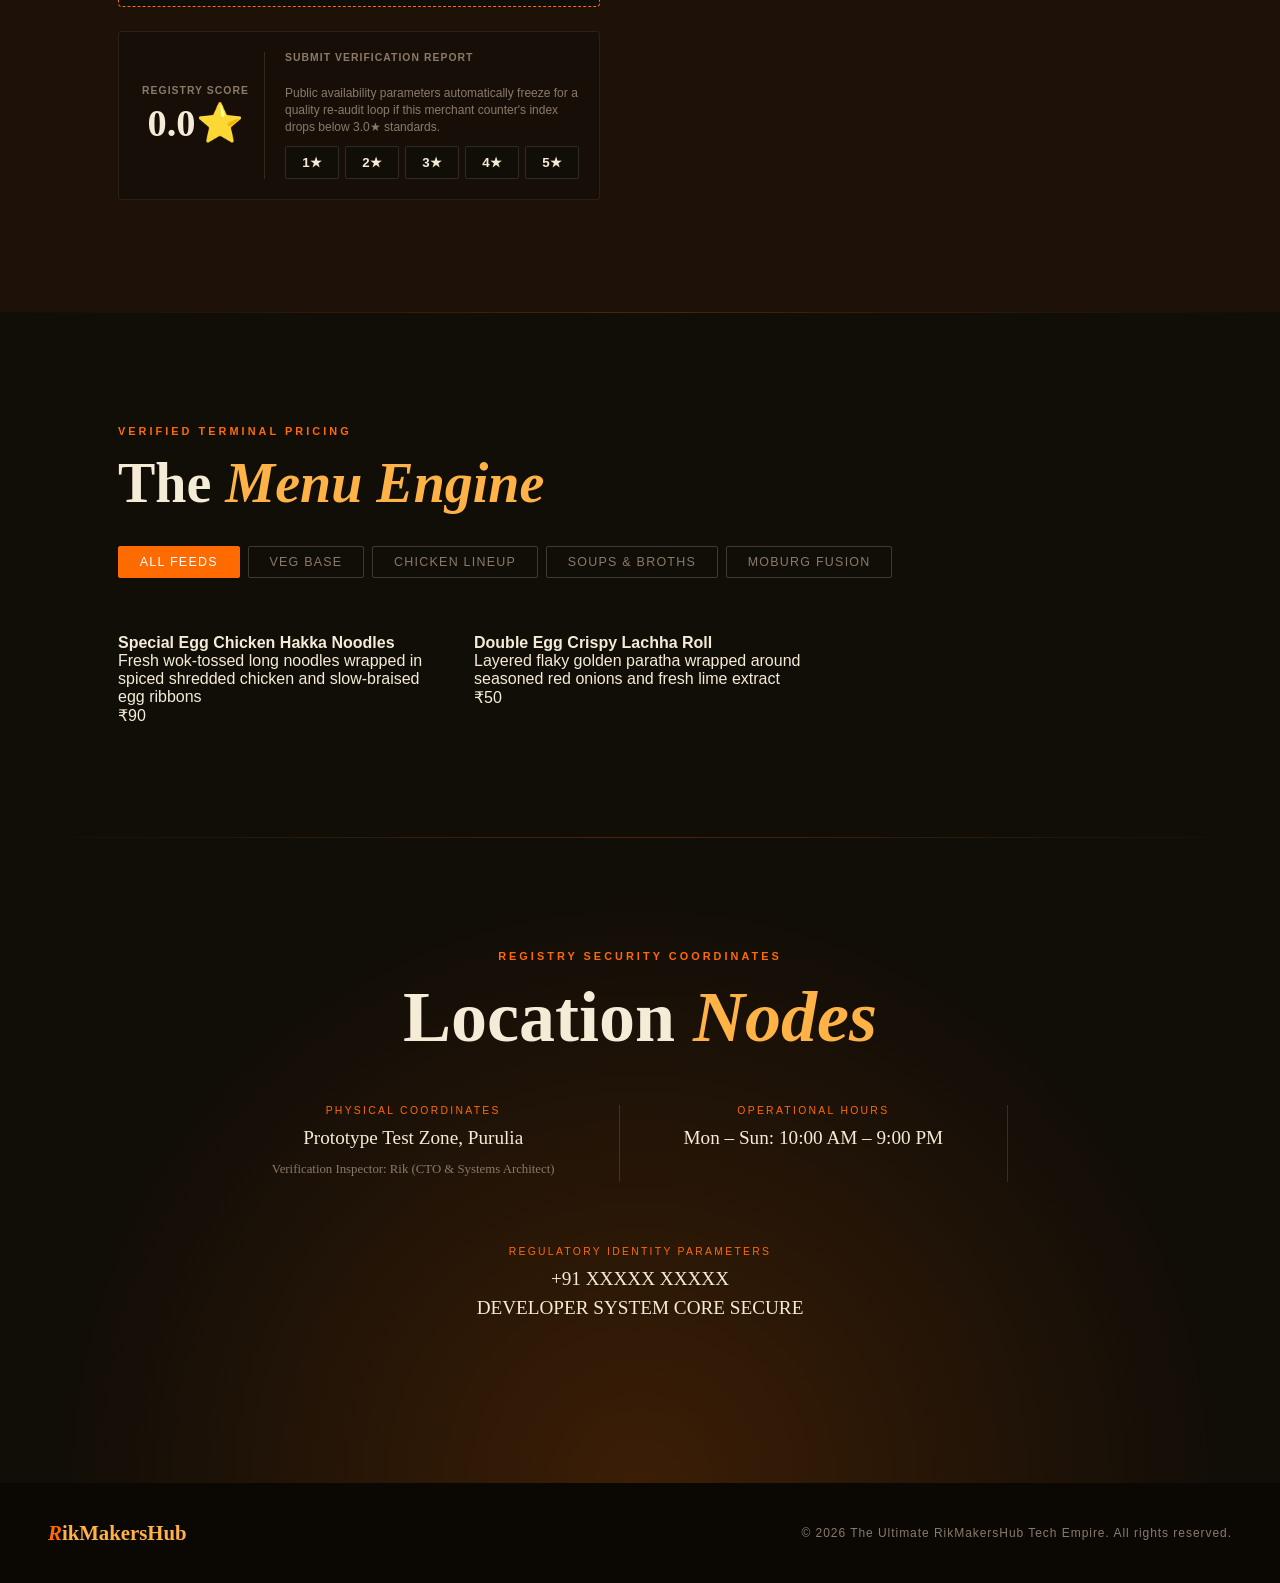
==== commit f5ee9d4c: "Update index.html" ====
--- a/index.html
+++ b/index.html
@@ -4,7 +4,7 @@
     <meta charset="UTF-8">
     <meta name="viewport" content="width=device-width, initial-scale=1.0">
     <title>The LamaLand | Powered by RikMakersHub PRO</title>
-    <!-- Premium Fonts For Luxury Theme Layout -->
+    <!-- Premium Fonts For Luxury Theme Framework -->
     <link href="https://googleapis.com" rel="stylesheet">
     <!-- Externalizing style asset to protect your code tokens from copycats -->
     <link rel="stylesheet" href="style.css">
@@ -58,8 +58,7 @@
 </head>
 <body>
 
-  <!-- ─── NAV LAYER SIGNATURE OVERLAY ─── -->
-    <!-- ─── NAV LAYER CONSOLE (SURGICAL HREF CORRECTION) ─── -->
+  <!-- ─── NAV LAYER SIGNATURE CORE OVERLAY ─── -->
   <nav>
     <div class="nav-logo"><span>R</span>ikMakersHub <em>PRO</em></div>
     
@@ -72,11 +71,9 @@
       <li><a href="#hero">Live Unit</a></li>
       <li><a href="#about">Merchant Stats</a></li>
       <li><a href="#menu">Menu Matrix</a></li>
-      <!-- Connecting your master portal cleanly to your standalone takeover layer -->
       <li><a href="sizzle.html" style="color: var(--amber); font-weight: 700; border-bottom: 1px solid var(--ember);">Sizzle Override</a></li>
     </ul>
   </nav>
-
 
   <!-- ─── HERO PANE DISPLAY LAYER ─── -->
   <section id="hero">
@@ -116,7 +113,7 @@
   </section>
   <div class="divider"></div>
 
-  <!-- ─── ABOUT / MERCHANT TELEMETRY OVERVIEW ─── -->
+  <!-- ─── ABOUT / INFRASTRUCTURE PANEL ─── -->
   <section id="about">
     <div class="container">
       <div class="about-grid">
@@ -125,6 +122,16 @@
           <h2 class="section-title">Born from a <em>passion</em> for the perfect steam</h2>
           <p id="vendor-ambience-node">Loading verified environmental layout configurations from local database strings...</p>
           
+          <!-- Hardcoded Tactical Advantage Rule Display Box (Crushes Your Childhood Friend's Strategy) -->
+          <div style="background:var(--espresso); padding:16px; margin-top:20px; border-radius:4px; border:1px dashed var(--ember); max-width: 550px;">
+              <span style="font-size:0.68rem; color:var(--amber); text-transform:uppercase; letter-spacing:0.1em; display:block; font-weight:700; margin-bottom:10px;">Ecosystem Quality Clearance Rules</span>
+              <ul style="list-style:none; font-size:0.85rem; color:var(--light-grey); display:flex; flex-direction:column; gap:8px;">
+                  <li style="display:flex; align-items:center; gap:8px;">✅ <strong>Hygiene Certified:</strong> Mandatory deep-clean compliance audit.</li>
+                  <li style="display:flex; align-items:center; gap:8px;">✅ <strong>Fresh Circle Protocol:</strong> Absolute zero storage of stale inventory permitted.</li>
+                  <li style="display:flex; align-items:center; gap:8px;">✅ <strong>Capacity Minimum:</strong> At least 5-Pax active community sitting arrangement.</li>
+              </ul>
+          </div>
+
           <!-- Quality Control Feedback Interactive Matrix Loop -->
           <div class="live-system-verification-loop">
               <div class="lsvl-score-block">
@@ -146,7 +153,7 @@
 
         </div>
         
-        <!-- Target Business Analytics Statistics Cards (Completely focused on the merchant client, not you!) -->
+        <!-- Target Business Analytics Statistics Cards -->
         <div class="about-stats">
           <div class="stat-card">
             <div class="stat-num">12+</div>
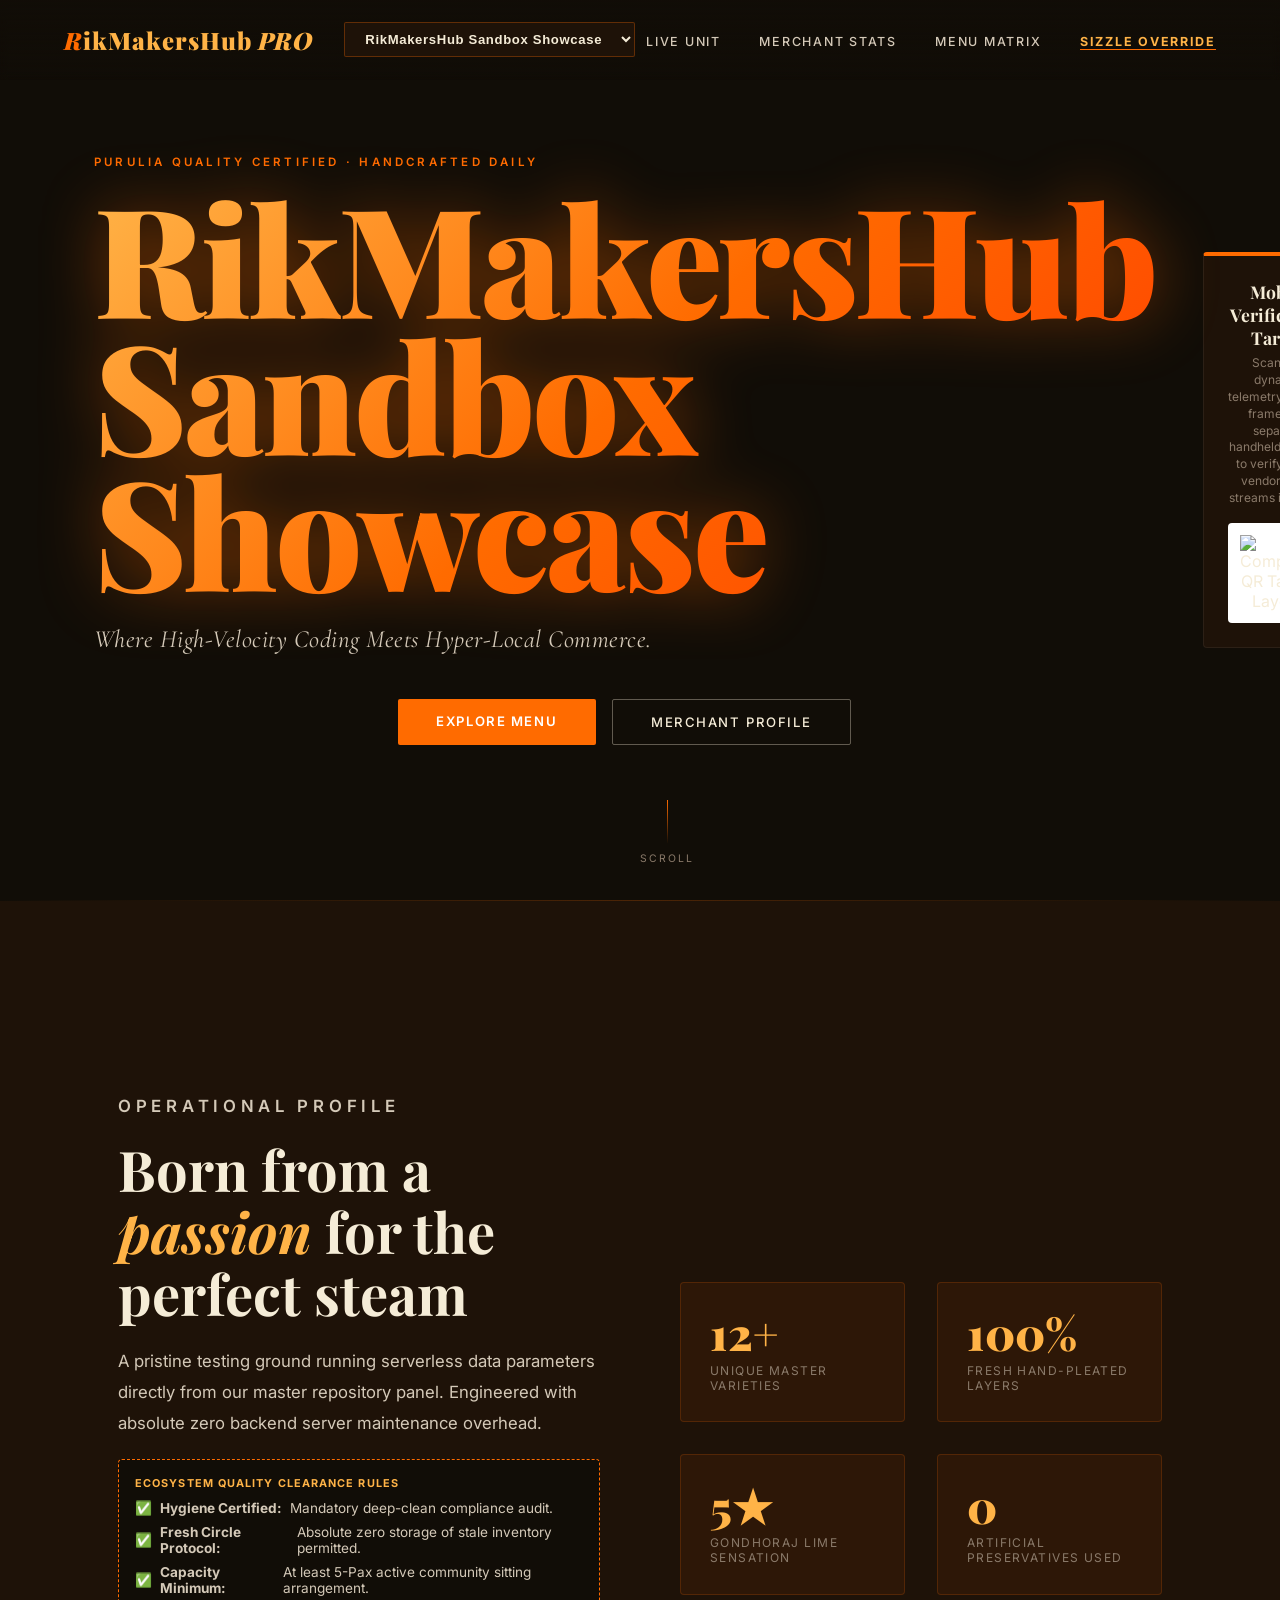
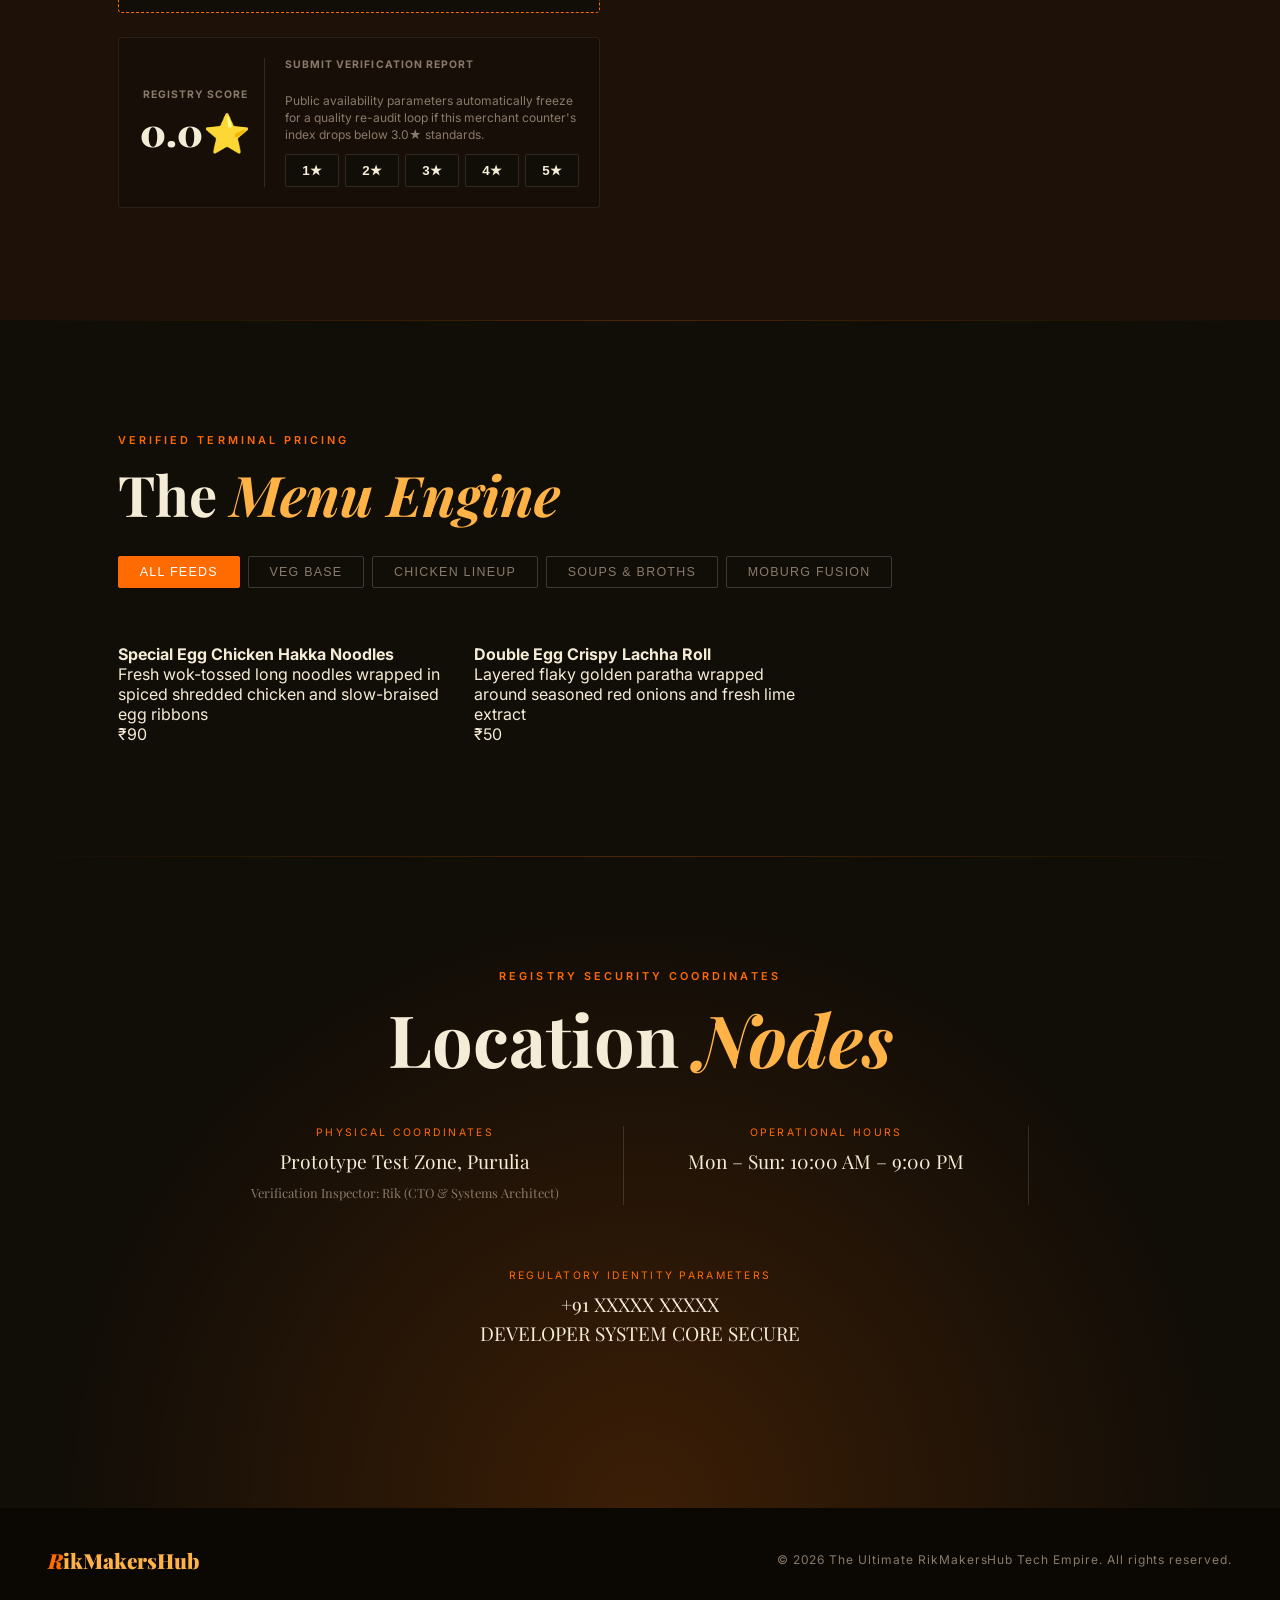
==== commit 796206a8: "Update Google Fonts link in index.html" ====
--- a/index.html
+++ b/index.html
@@ -5,7 +5,7 @@
     <meta name="viewport" content="width=device-width, initial-scale=1.0">
     <title>The LamaLand | Powered by RikMakersHub PRO</title>
     <!-- Premium Fonts For Luxury Theme Framework -->
-    <link href="https://googleapis.com" rel="stylesheet">
+    <link href="https://fonts.googleapis.com/css2?family=Playfair+Display:ital,wght@0,400;0,700;0,900;1,400;1,700&family=Inter:wght@300;400;500;600&family=Cormorant+Garamond:ital,wght@1,300;1,400&display=swap" rel="stylesheet">
     <!-- Externalizing style asset to protect your code tokens from copycats -->
     <link rel="stylesheet" href="style.css">
     <style>
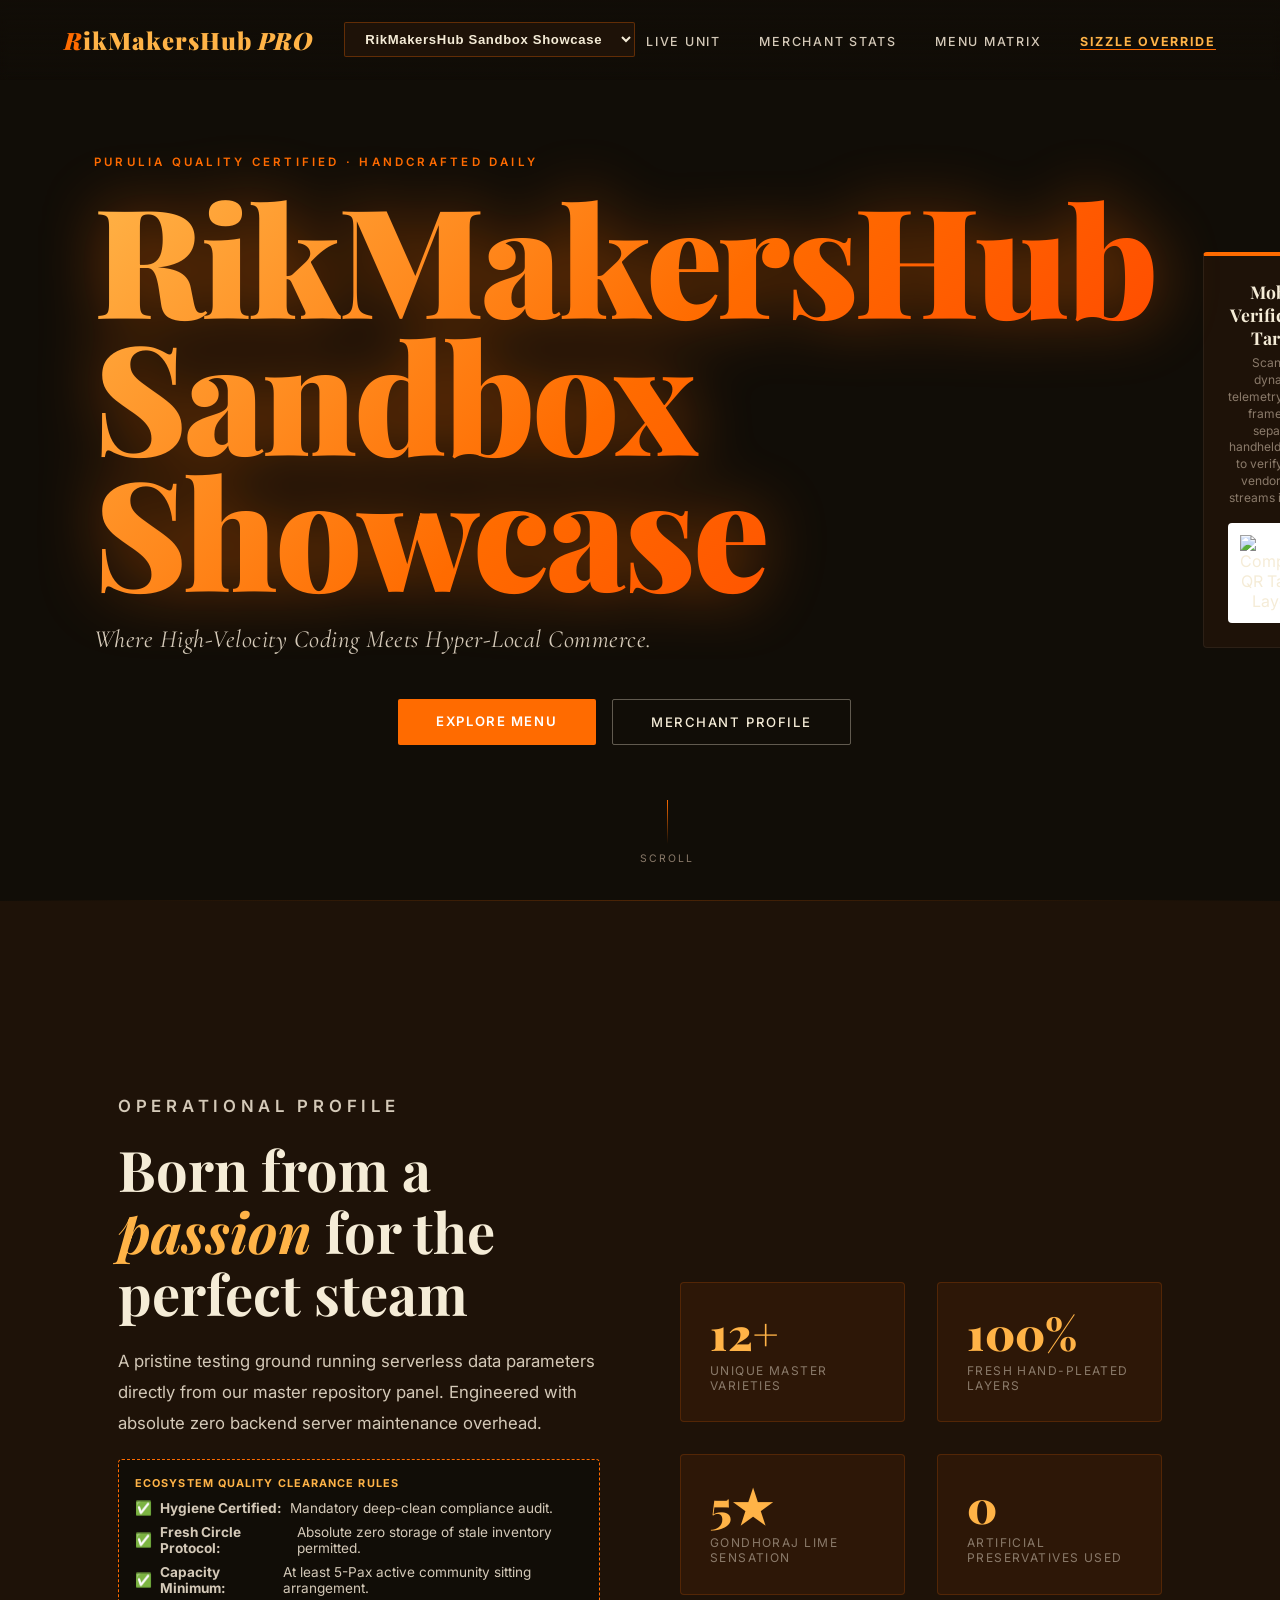
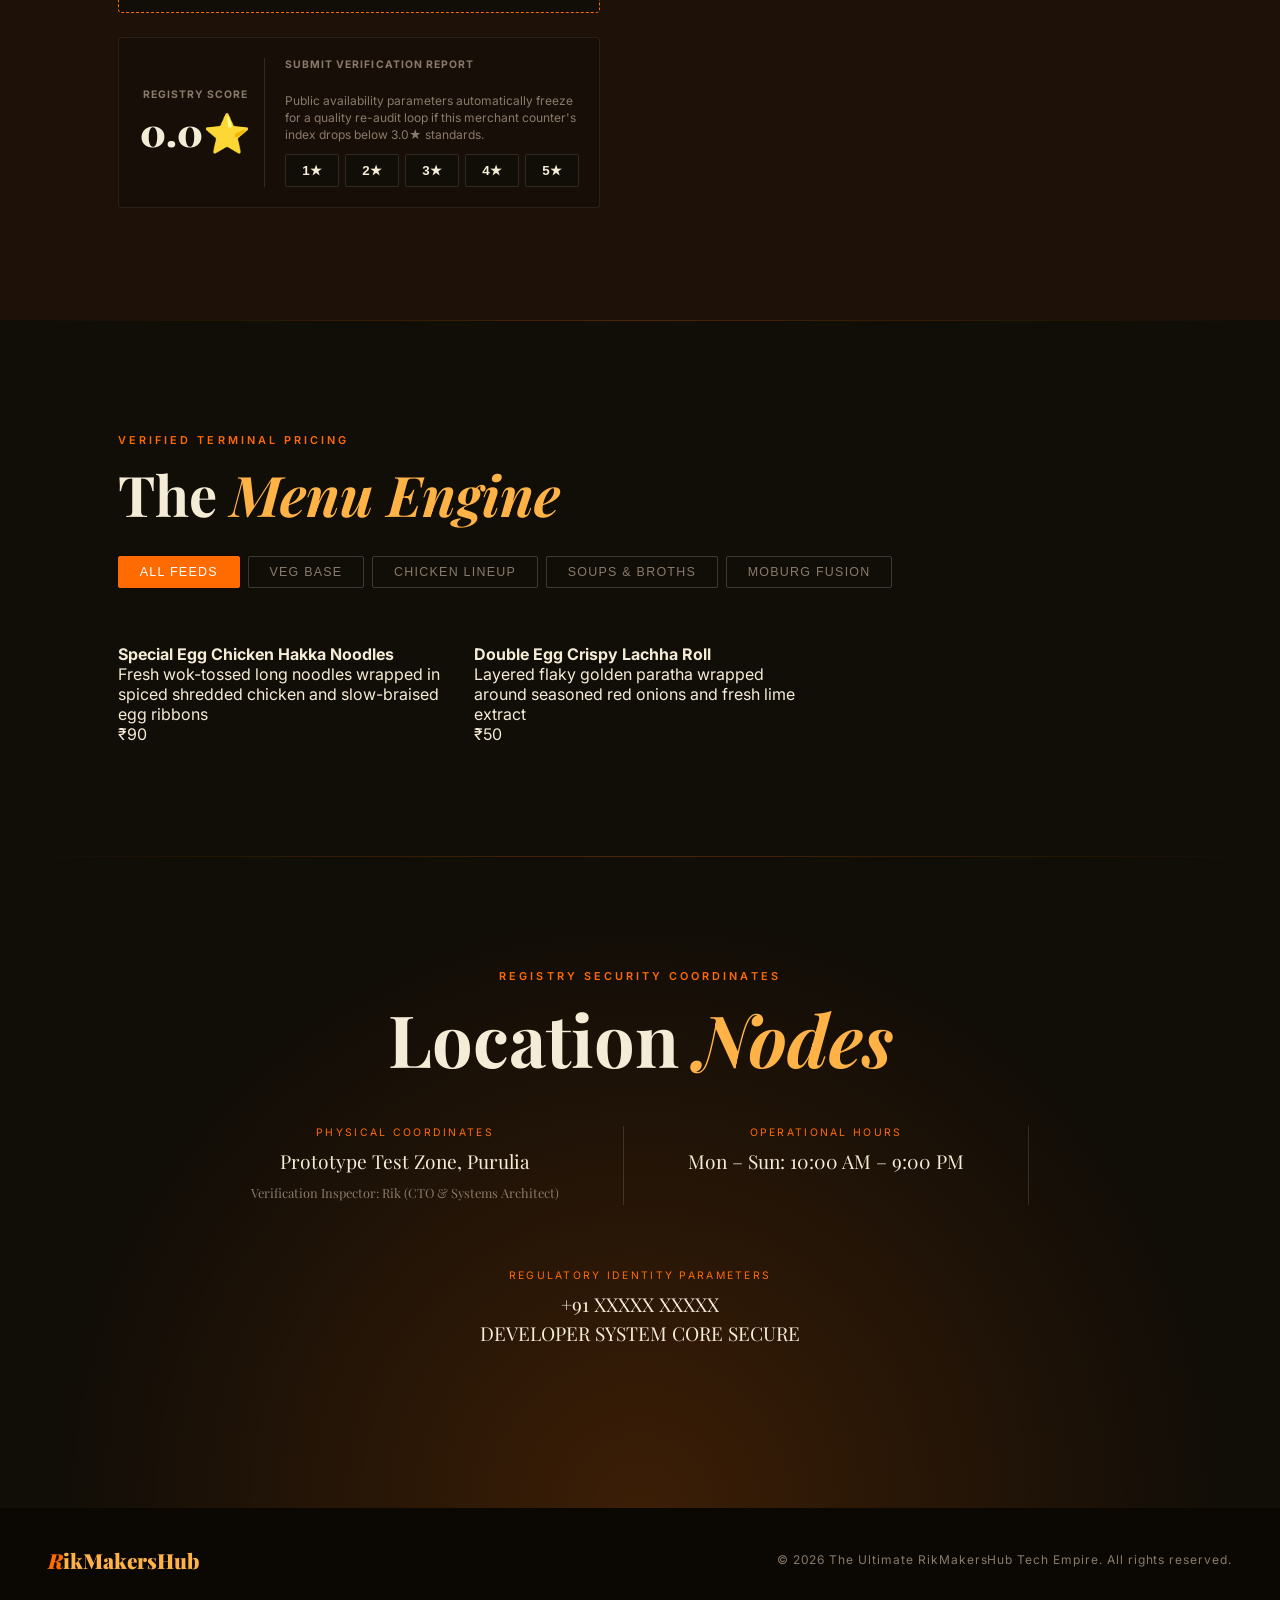
==== commit 1adb9900: "Update index.html" ====
--- a/index.html
+++ b/index.html
@@ -55,6 +55,24 @@
             .lsvl-score-block { border-right: none; border-bottom: 1px solid rgba(212, 201, 184, 0.1); padding-bottom: 12px; }
         }
     </style>
+<!-- Place this inside the <head> tag of your files before the closing </head> -->
+
+<!-- 1. Enterprise Favicon Asset Binding -->
+<link rel="icon" type="image/png" href="favicon.png">
+<!-- Fallback for modern high-performance devices -->
+<link rel="icon" type="image/png" sizes="32x32" href="favicon.png">
+
+<!-- 2. High-Utility Local SEO Metadata (The Real Way Google Identifies Your Target) -->
+<meta name="description" content="RikMakersHub PRO Sizzle Network: The definitive verified registry of local food stalls, street counters, and cafes in Purulia Town. Quality certified under strict hygiene guidelines.">
+<meta name="keywords" content="food in purulia, purulia stalls, purulia restaurants, purulia street food, sizzle cafe purulia, rikmakershub">
+<meta name="robots" content="index, follow">
+
+<!-- 3. Open Graph Matrix (Forces Premium Display Cards when shared on mobile apps) -->
+<meta property="og:title" content="Sizzle Network Terminal | Purulia Food Directory">
+<meta property="og:description" content="Verified hyper-local food counters in Purulia Town. Powered by RikMakersHub PRO.">
+<meta property="og:type" content="website">
+<meta property="og:url" content="https://github.io">
+
 </head>
 <body>
 
